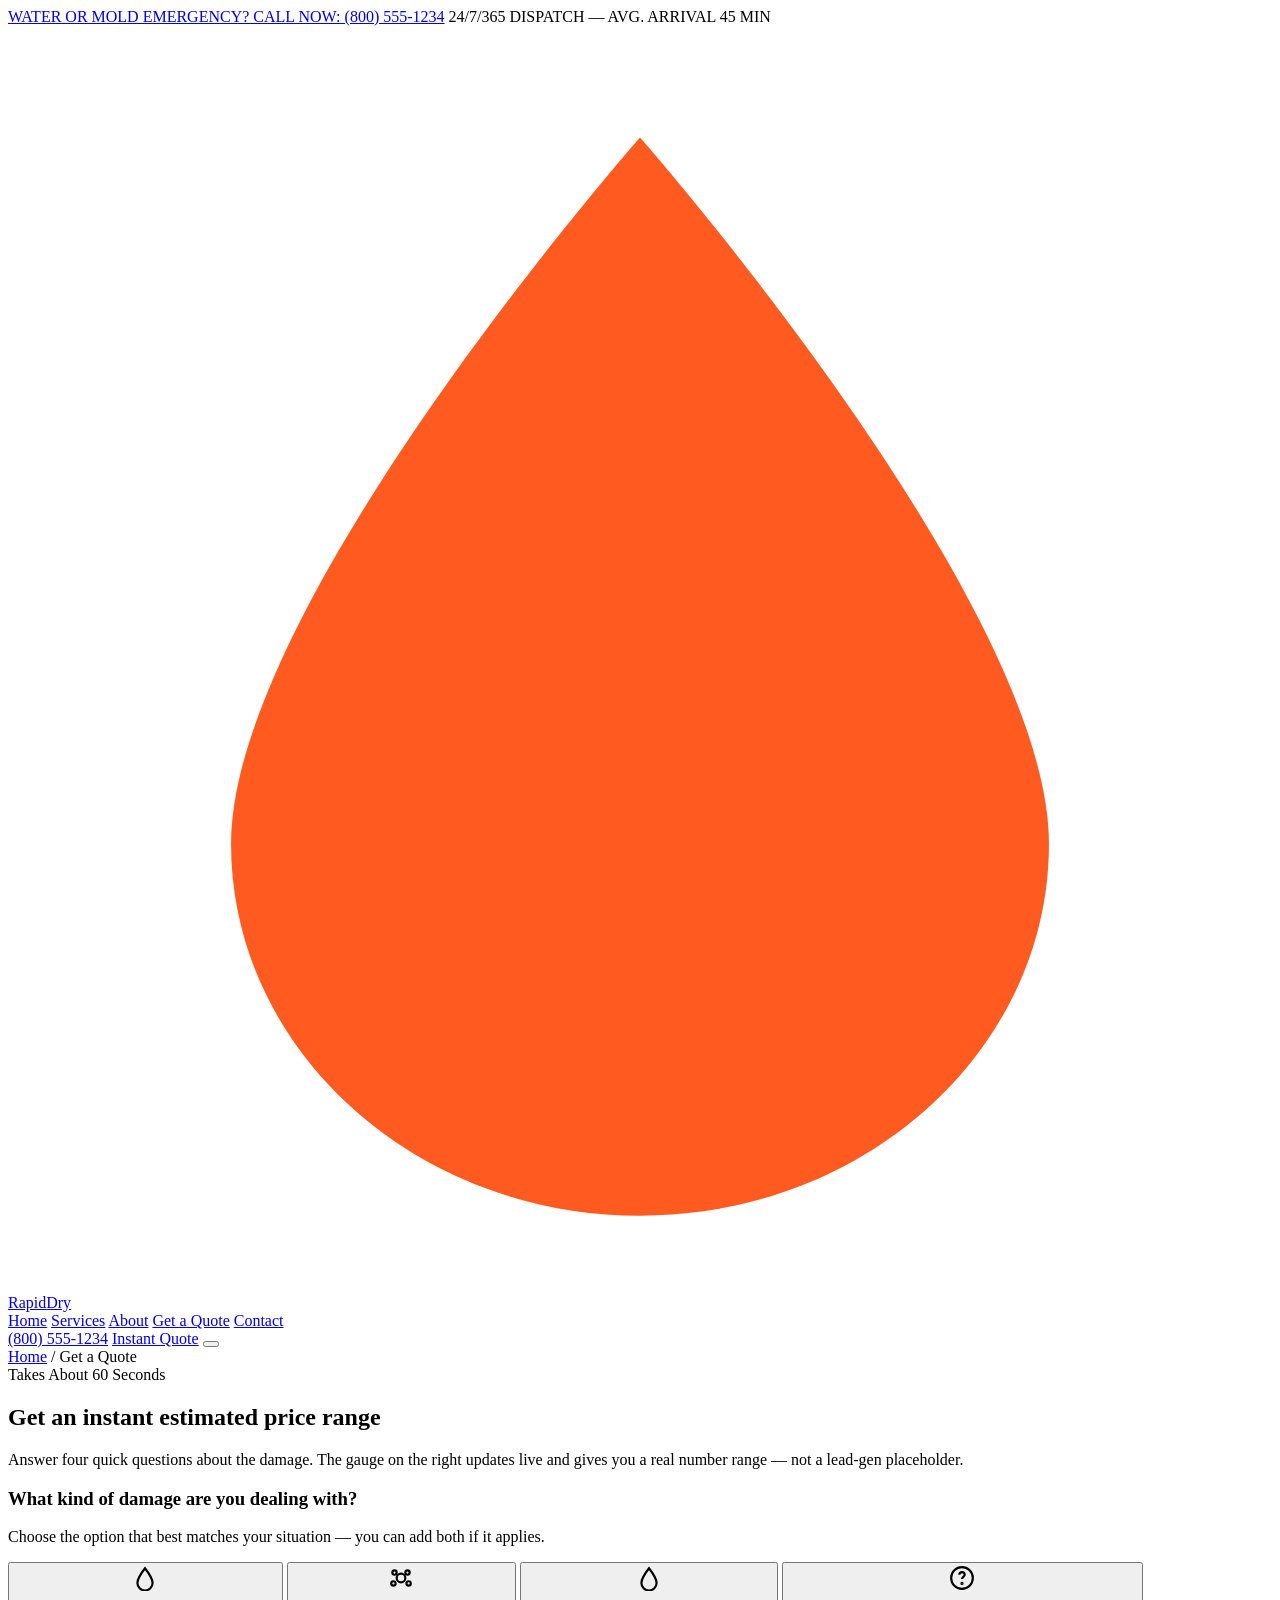
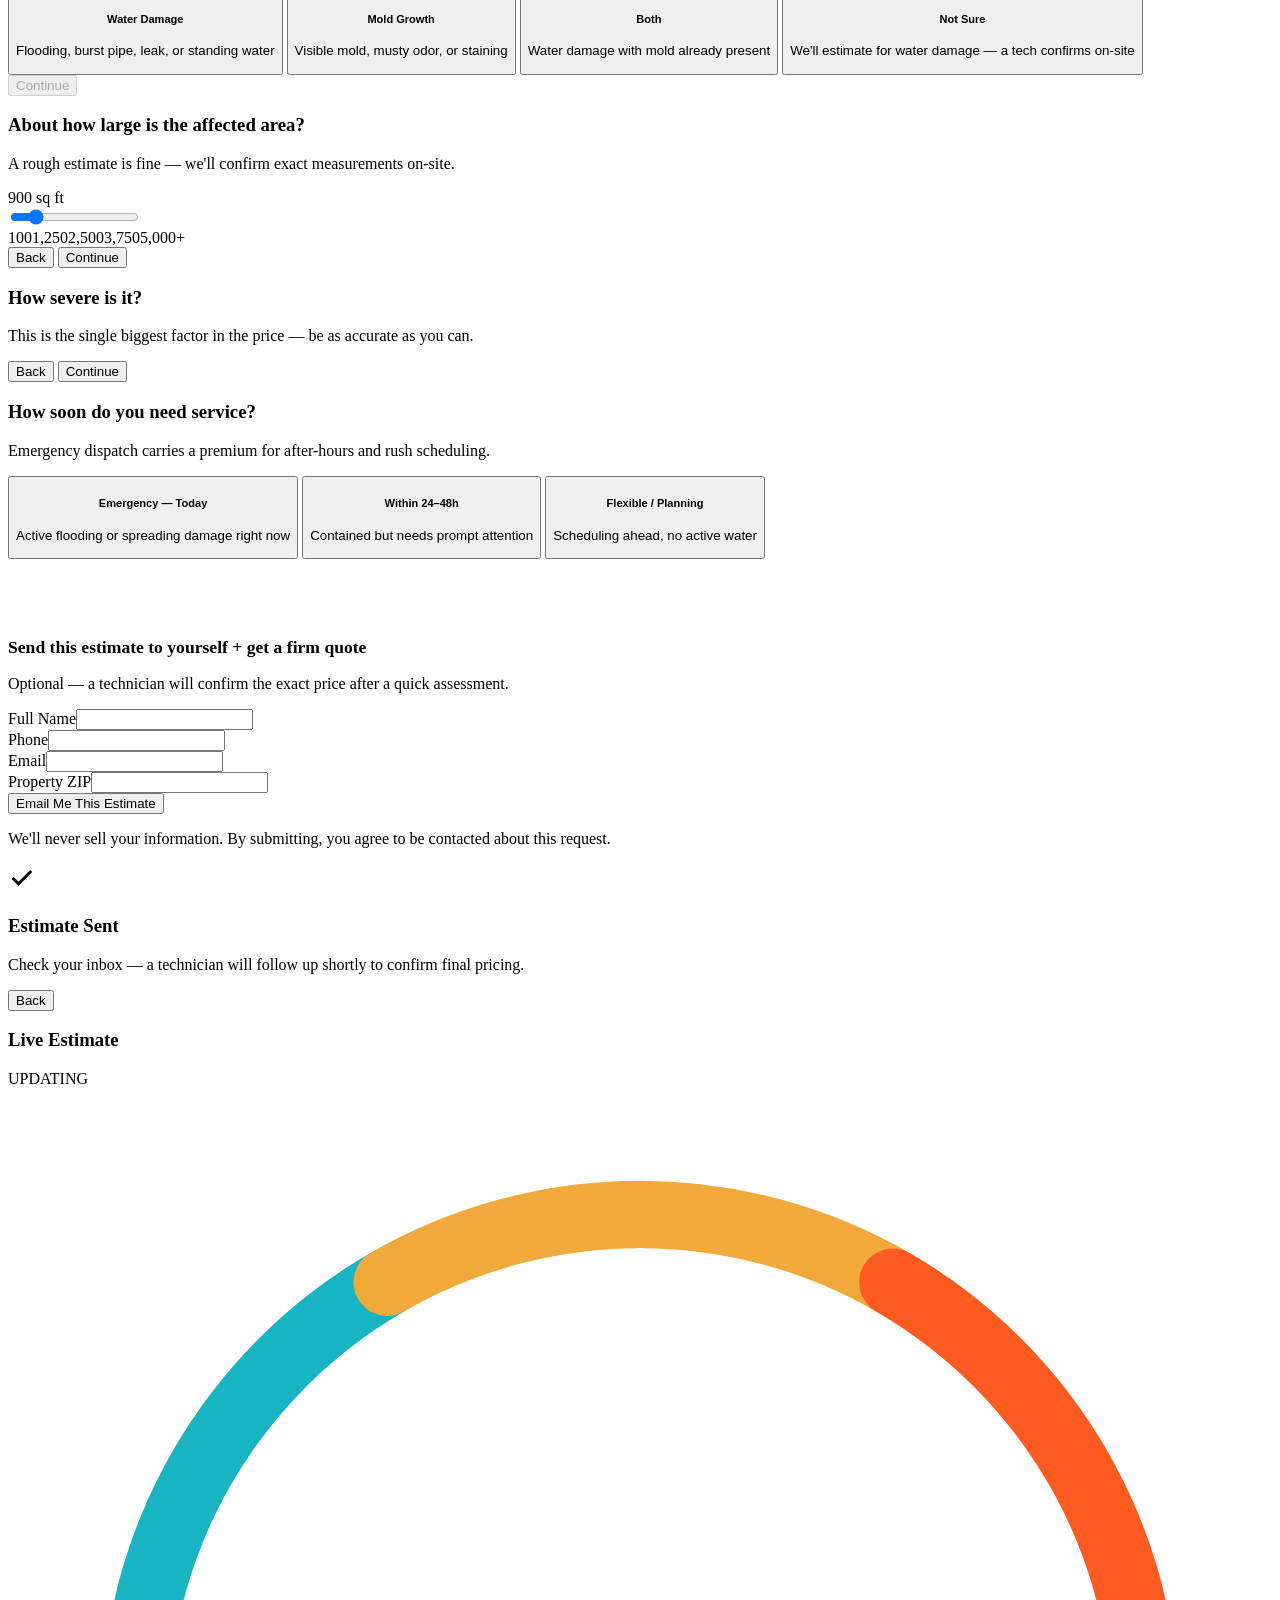
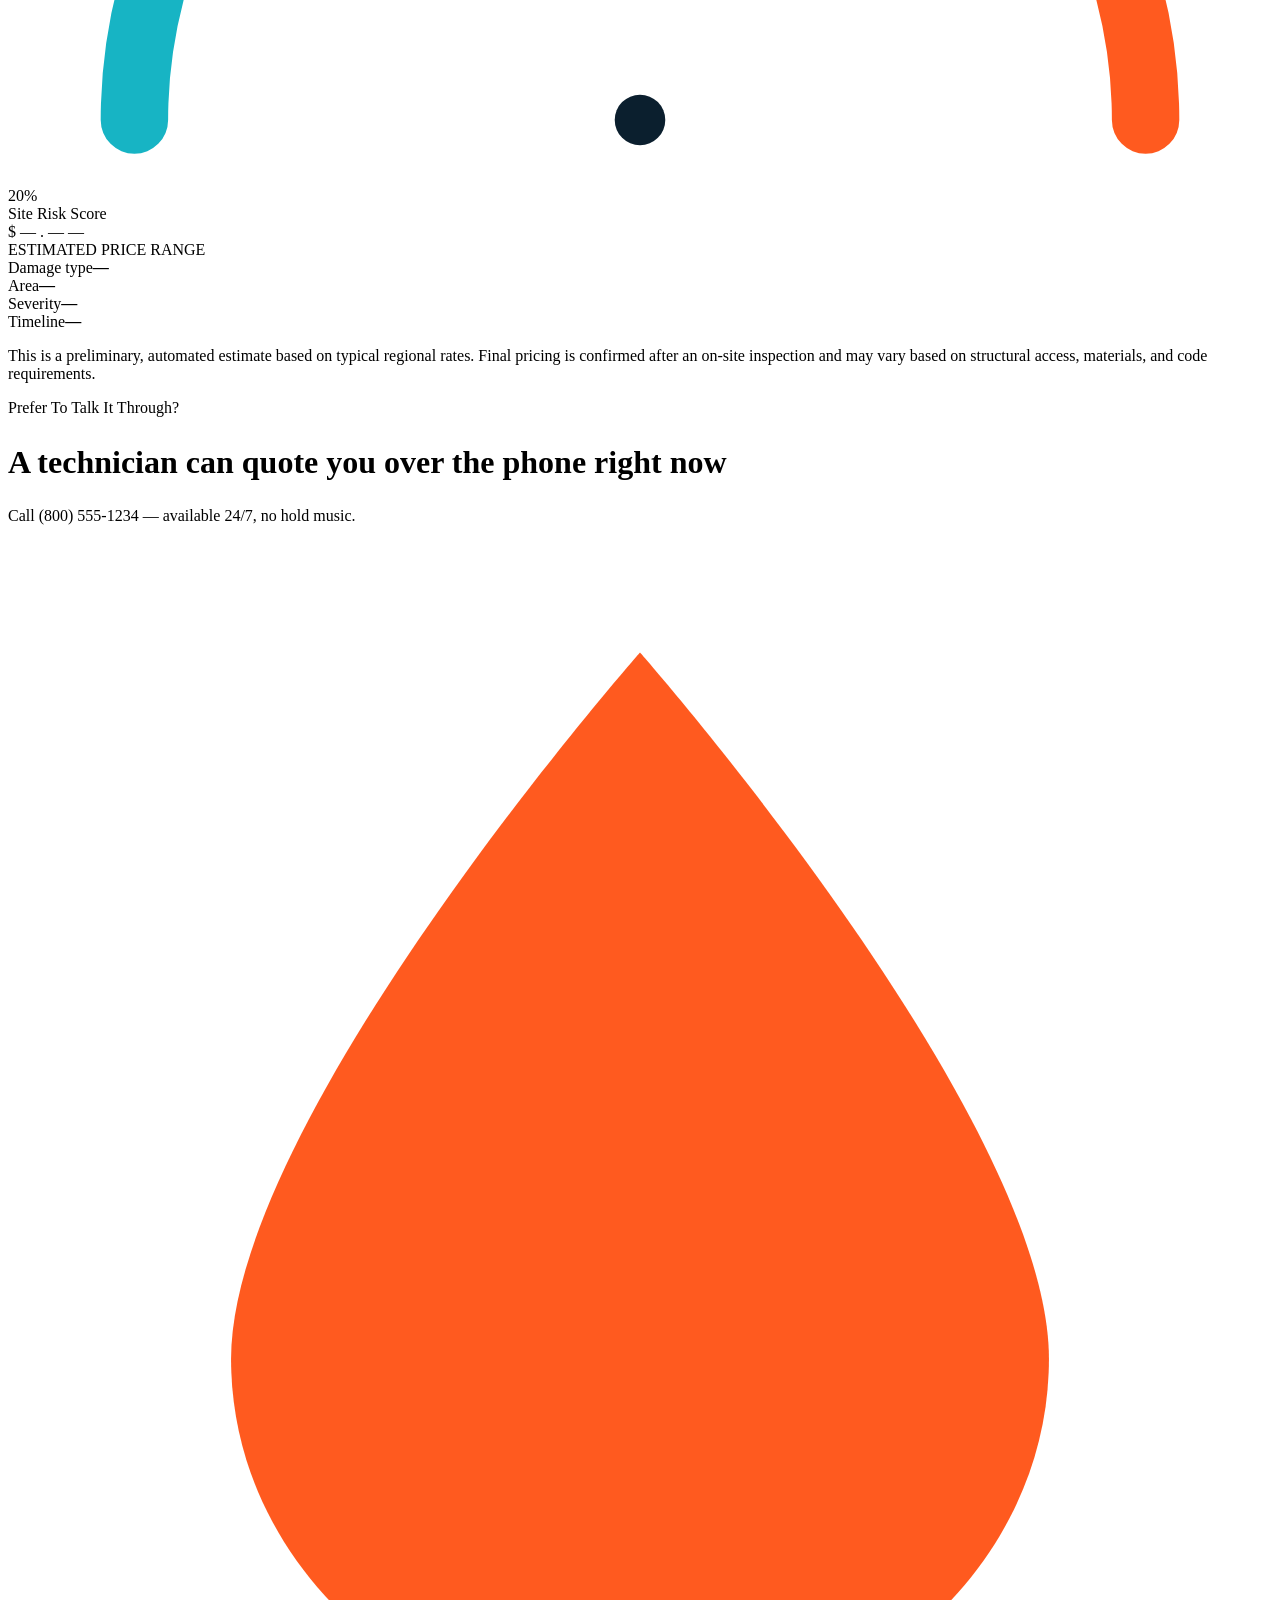
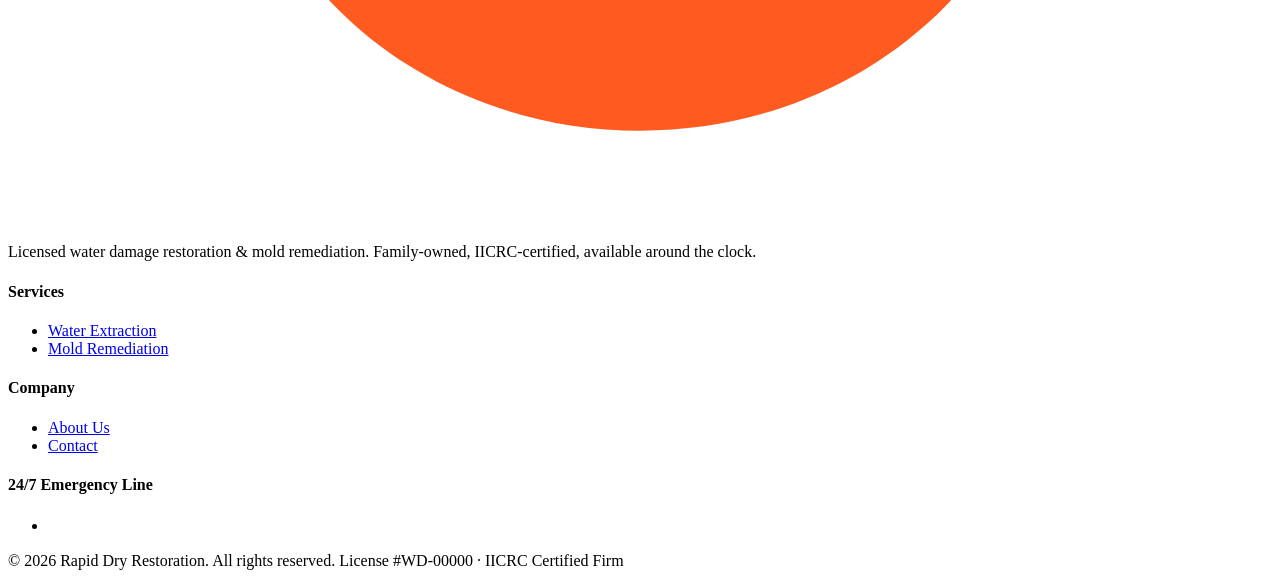
==== quote.html @ 74fcbaae "Add files via upload" ====
<!DOCTYPE html>
<html lang="en">
<head>
<meta charset="UTF-8">
<meta name="viewport" content="width=device-width, initial-scale=1.0">
<title>Instant Quote Calculator | Rapid Dry Restoration</title>
<meta name="description" content="Get an instant estimated price range for water damage restoration or mold remediation based on your square footage, damage type, and severity.">
<link rel="stylesheet" href="css/style.css">
</head>
<body>

<div class="topbar">
  <div class="container">
    <a href="tel:+18005551234" class="topbar-phone"><span class="pulse-dot"></span> WATER OR MOLD EMERGENCY? CALL NOW: (800) 555-1234</a>
    <span>24/7/365 DISPATCH &mdash; AVG. ARRIVAL 45 MIN</span>
  </div>
</div>

<header class="site-header">
  <div class="container">
    <a href="index.html" class="brand">
      <svg class="brand-mark" viewBox="0 0 34 34" fill="none" xmlns="http://www.w3.org/2000/svg">
        <path d="M17 3C17 3 6 15.5 6 22C6 27.5 10.9 32 17 32C23.1 32 28 27.5 28 22C28 15.5 17 3 17 3Z" fill="#FF5A1F"/>
      </svg>
      Rapid<span>Dry</span>
    </a>
    <nav class="nav-links" id="navLinks">
      <a href="index.html">Home</a>
      <a href="services.html">Services</a>
      <a href="about.html">About</a>
      <a href="quote.html">Get a Quote</a>
      <a href="contact.html">Contact</a>
    </nav>
    <div class="nav-cta">
      <a href="tel:+18005551234" class="btn btn-outline">(800) 555-1234</a>
      <a href="quote.html" class="btn btn-primary">Instant Quote</a>
      <button class="nav-toggle" id="navToggle" aria-label="Toggle menu" aria-expanded="false"><span></span></button>
    </div>
  </div>
</header>

<section class="page-hero">
  <div class="container">
    <div class="breadcrumb"><a href="index.html">Home</a> / Get a Quote</div>
    <span class="eyebrow on-dark">Takes About 60 Seconds</span>
    <h1>Get an instant estimated price range</h1>
    <p>Answer four quick questions about the damage. The gauge on the right updates live and gives you a real number range &mdash; not a lead-gen placeholder.</p>
  </div>
</section>

<section class="section">
  <div class="container">
    <div class="quote-layout" id="quoteCalculator">

      <!-- ===== LEFT: WIZARD ===== -->
      <div>
        <div class="qc-steps">
          <div class="dot" data-dot="1"></div>
          <div class="dot" data-dot="2"></div>
          <div class="dot" data-dot="3"></div>
          <div class="dot" data-dot="4"></div>
        </div>

        <!-- STEP 1: Damage type -->
        <div class="qc-panel" data-step="1">
          <h3>What kind of damage are you dealing with?</h3>
          <p class="hint">Choose the option that best matches your situation &mdash; you can add both if it applies.</p>
          <div class="option-grid">
            <button type="button" class="option-card" data-damage-type="water">
              <div class="icon"><svg width="26" height="26" viewBox="0 0 24 24" fill="none" stroke="currentColor" stroke-width="2"><path d="M12 22s8-4.5 8-11V5l-8-3-8 3v6c0 6.5 8 11 8 11z" opacity="0"/><path d="M12 3C12 3 5 12 5 16.5A7 7 0 0 0 19 16.5C19 12 12 3 12 3Z"/></svg></div>
              <h5>Water Damage</h5>
              <p>Flooding, burst pipe, leak, or standing water</p>
            </button>
            <button type="button" class="option-card" data-damage-type="mold">
              <div class="icon"><svg width="26" height="26" viewBox="0 0 24 24" fill="none" stroke="currentColor" stroke-width="2"><circle cx="12" cy="12" r="4"/><circle cx="6" cy="7" r="2"/><circle cx="18" cy="7" r="2"/><circle cx="5" cy="17" r="2"/><circle cx="19" cy="17" r="2"/></svg></div>
              <h5>Mold Growth</h5>
              <p>Visible mold, musty odor, or staining</p>
            </button>
            <button type="button" class="option-card" data-damage-type="both">
              <div class="icon"><svg width="26" height="26" viewBox="0 0 24 24" fill="none" stroke="currentColor" stroke-width="2"><path d="M12 3C12 3 5 12 5 16.5A7 7 0 0 0 19 16.5C19 12 12 3 12 3Z"/></svg></div>
              <h5>Both</h5>
              <p>Water damage with mold already present</p>
            </button>
            <button type="button" class="option-card" data-damage-type="water" data-note="unsure">
              <div class="icon"><svg width="26" height="26" viewBox="0 0 24 24" fill="none" stroke="currentColor" stroke-width="2"><circle cx="12" cy="12" r="10"/><path d="M9.5 9a2.5 2.5 0 0 1 5 0c0 1.5-2.5 2-2.5 4"/><circle cx="12" cy="17" r="0.5" fill="currentColor"/></svg></div>
              <h5>Not Sure</h5>
              <p>We'll estimate for water damage &mdash; a tech confirms on-site</p>
            </button>
          </div>
          <div class="qc-nav">
            <span></span>
            <button type="button" class="btn btn-primary" data-qc-next="1" disabled>Continue</button>
          </div>
        </div>

        <!-- STEP 2: Square footage -->
        <div class="qc-panel" data-step="2">
          <h3>About how large is the affected area?</h3>
          <p class="hint">A rough estimate is fine &mdash; we'll confirm exact measurements on-site.</p>
          <div class="slider-block">
            <div class="slider-value"><span id="sqftValue">900</span> <span>sq ft</span></div>
            <input type="range" id="sqftSlider" min="100" max="5000" step="50" value="900">
            <div class="slider-scale"><span>100</span><span>1,250</span><span>2,500</span><span>3,750</span><span>5,000+</span></div>
          </div>
          <div class="qc-nav">
            <button type="button" class="btn btn-outline" data-qc-back>Back</button>
            <button type="button" class="btn btn-primary" data-qc-next="2">Continue</button>
          </div>
        </div>

        <!-- STEP 3: Severity -->
        <div class="qc-panel" data-step="3">
          <h3>How severe is it?</h3>
          <p class="hint">This is the single biggest factor in the price &mdash; be as accurate as you can.</p>

          <div id="waterCatBlock" style="display:none;">
            <p style="font-weight:700; font-size:0.85rem; text-transform:uppercase; letter-spacing:0.04em; margin-bottom:12px;">Water Category</p>
            <div class="option-grid">
              <button type="button" class="option-card" data-water-cat="clean">
                <h5>Category 1 &mdash; Clean</h5>
                <p>Supply line, rainwater, appliance overflow</p>
              </button>
              <button type="button" class="option-card" data-water-cat="grey">
                <h5>Category 2 &mdash; Grey</h5>
                <p>Washing machine, dishwasher, sump pump backup</p>
              </button>
              <button type="button" class="option-card" data-water-cat="black" style="grid-column: span 2;">
                <h5>Category 3 &mdash; Black</h5>
                <p>Sewage backup, flood water, standing >48 hours</p>
              </button>
            </div>
          </div>

          <div id="moldSevBlock" style="display:none; margin-top:20px;">
            <p style="font-weight:700; font-size:0.85rem; text-transform:uppercase; letter-spacing:0.04em; margin-bottom:12px;">Mold Severity</p>
            <div class="option-grid">
              <button type="button" class="option-card" data-mold-sev="minor">
                <h5>Minor</h5>
                <p>Under ~10 sq ft, surface-level</p>
              </button>
              <button type="button" class="option-card" data-mold-sev="moderate">
                <h5>Moderate</h5>
                <p>~10&ndash;100 sq ft, or behind a wall</p>
              </button>
              <button type="button" class="option-card" data-mold-sev="severe" style="grid-column: span 2;">
                <h5>Severe</h5>
                <p>100+ sq ft, multiple rooms, or HVAC-spread</p>
              </button>
            </div>
          </div>

          <div class="qc-nav">
            <button type="button" class="btn btn-outline" data-qc-back>Back</button>
            <button type="button" class="btn btn-primary" data-qc-next="3">Continue</button>
          </div>
        </div>

        <!-- STEP 4: Urgency + Lead form -->
        <div class="qc-panel" data-step="4">
          <h3>How soon do you need service?</h3>
          <p class="hint">Emergency dispatch carries a premium for after-hours and rush scheduling.</p>
          <div class="option-grid">
            <button type="button" class="option-card" data-urgency="emergency" style="grid-column: span 2;">
              <h5>Emergency &mdash; Today</h5>
              <p>Active flooding or spreading damage right now</p>
            </button>
            <button type="button" class="option-card" data-urgency="soon">
              <h5>Within 24&ndash;48h</h5>
              <p>Contained but needs prompt attention</p>
            </button>
            <button type="button" class="option-card" data-urgency="flexible">
              <h5>Flexible / Planning</h5>
              <p>Scheduling ahead, no active water</p>
            </button>
          </div>

          <div id="qcFormWrap" style="margin-top:32px; border-top:1px solid var(--line); padding-top:28px;">
            <h3 style="font-size:1.1rem;">Send this estimate to yourself + get a firm quote</h3>
            <p class="hint">Optional &mdash; a technician will confirm the exact price after a quick assessment.</p>
            <form id="qcLeadForm" data-form action="https://formspree.io/f/YOUR_FORM_ID" method="POST">
              <input type="hidden" name="_subject" value="New instant-quote request">
              <input type="hidden" id="qcHiddenSummary" name="Estimate Summary" value="">
              <div class="field-row">
                <div class="field"><label for="qcName">Full Name</label><input type="text" id="qcName" name="Name" required></div>
                <div class="field"><label for="qcPhone">Phone</label><input type="tel" id="qcPhone" name="Phone" required></div>
              </div>
              <div class="field-row">
                <div class="field"><label for="qcEmail">Email</label><input type="email" id="qcEmail" name="Email" required></div>
                <div class="field"><label for="qcZip">Property ZIP</label><input type="text" id="qcZip" name="ZIP" required></div>
              </div>
              <button type="submit" class="btn btn-primary btn-block">Email Me This Estimate</button>
              <p class="form-note">We'll never sell your information. By submitting, you agree to be contacted about this request.</p>
            </form>
            <div class="form-success" id="qcSuccess">
              <div class="icon"><svg width="28" height="28" viewBox="0 0 24 24" fill="none" stroke="currentColor" stroke-width="2.5"><path d="M20 6L9 17l-5-5"/></svg></div>
              <h3>Estimate Sent</h3>
              <p>Check your inbox &mdash; a technician will follow up shortly to confirm final pricing.</p>
            </div>
          </div>

          <div class="qc-nav">
            <button type="button" class="btn btn-outline" data-qc-back>Back</button>
            <span></span>
          </div>
        </div>
      </div>

      <!-- ===== RIGHT: LIVE RESULT ===== -->
      <div class="qc-result">
        <div class="gauge-card-head">
          <h3>Live Estimate</h3>
          <span class="live">UPDATING</span>
        </div>
        <div class="gauge-wrap">
          <svg viewBox="0 0 300 165" width="100%">
            <path d="M30,150 A120,120 0 0,1 90,46.1" fill="none" stroke="#17B4C4" stroke-width="16" stroke-linecap="round"/>
            <path d="M90,46.1 A120,120 0 0,1 210,46.1" fill="none" stroke="#F2A93B" stroke-width="16" stroke-linecap="round"/>
            <path d="M210,46.1 A120,120 0 0,1 270,150" fill="none" stroke="#FF5A1F" stroke-width="16" stroke-linecap="round"/>
            <g id="qcGaugeNeedle" style="transform-origin:150px 150px; transition: transform 0.8s cubic-bezier(0.34,1.3,0.4,1);">
              <line x1="150" y1="150" x2="150" y2="40" stroke="#fff" stroke-width="4" stroke-linecap="round"/>
            </g>
            <circle cx="150" cy="150" r="12" fill="#fff"/>
            <circle cx="150" cy="150" r="6" fill="#0B1F2E"/>
          </svg>
          <div class="gauge-readout">
            <div class="num"><span id="qcGaugeReadout">20</span>%</div>
            <div class="lbl">Site Risk Score</div>
          </div>
        </div>
        <div class="qc-result-price">
          <div class="range" id="priceRange">$ &mdash; . &mdash; &mdash;</div>
          <div class="caption">ESTIMATED PRICE RANGE</div>
        </div>
        <div class="qc-summary">
          <div class="qc-summary-row"><span>Damage type</span><b id="summaryType">&mdash;</b></div>
          <div class="qc-summary-row"><span>Area</span><b id="summarySize">&mdash;</b></div>
          <div class="qc-summary-row"><span>Severity</span><b id="summarySeverity">&mdash;</b></div>
          <div class="qc-summary-row"><span>Timeline</span><b id="summaryUrgency">&mdash;</b></div>
        </div>
        <p class="qc-disclaimer">This is a preliminary, automated estimate based on typical regional rates. Final pricing is confirmed after an on-site inspection and may vary based on structural access, materials, and code requirements.</p>
      </div>

    </div>
  </div>
</section>

<section class="section--tight section--band">
  <div class="container">
    <div class="section-head reveal" style="margin-bottom:0;">
      <span class="eyebrow">Prefer To Talk It Through?</span>
      <h2 style="font-size:clamp(1.6rem,2.6vw,2rem);">A technician can quote you over the phone right now</h2>
      <p>Call (800) 555-1234 &mdash; available 24/7, no hold music.</p>
    </div>
  </div>
</section>

<footer class="site-footer">
  <div class="container">
    <div class="footer-grid">
      <div class="footer-brand">
        <a href="index.html" class="brand" style="color:#fff;">
          <svg class="brand-mark" viewBox="0 0 34 34" fill="none" xmlns="http://www.w3.org/2000/svg">
            <path d="M17 3C17 3 6 15.5 6 22C6 27.5 10.9 32 17 32C23.1 32 28 27.5 28 22C28 15.5 17 3 17 3Z" fill="#FF5A1F"/>
          </svg>
          Rapid<span>Dry</span>
        </a>
        <p>Licensed water damage restoration &amp; mold remediation. Family-owned, IICRC-certified, available around the clock.</p>
      </div>
      <div>
        <h4>Services</h4>
        <ul>
          <li><a href="services.html#extraction">Water Extraction</a></li>
          <li><a href="services.html#mold">Mold Remediation</a></li>
        </ul>
      </div>
      <div>
        <h4>Company</h4>
        <ul>
          <li><a href="about.html">About Us</a></li>
          <li><a href="contact.html">Contact</a></li>
        </ul>
      </div>
      <div>
        <h4>24/7 Emergency Line</h4>
        <ul>
          <li><a href="tel:+18005551234" style="font-family:var(--font-mono); font-size:1.1rem; color:#fff;">(800) 555-1234</a></li>
        </ul>
      </div>
    </div>
    <div class="footer-bottom">
      <span>&copy; <span data-year>2026</span> Rapid Dry Restoration. All rights reserved.</span>
      <span>License #WD-00000 &middot; IICRC Certified Firm</span>
    </div>
  </div>
</footer>

<script src="js/main.js"></script>
<script src="js/quote-calculator.js"></script>
</body>
</html>
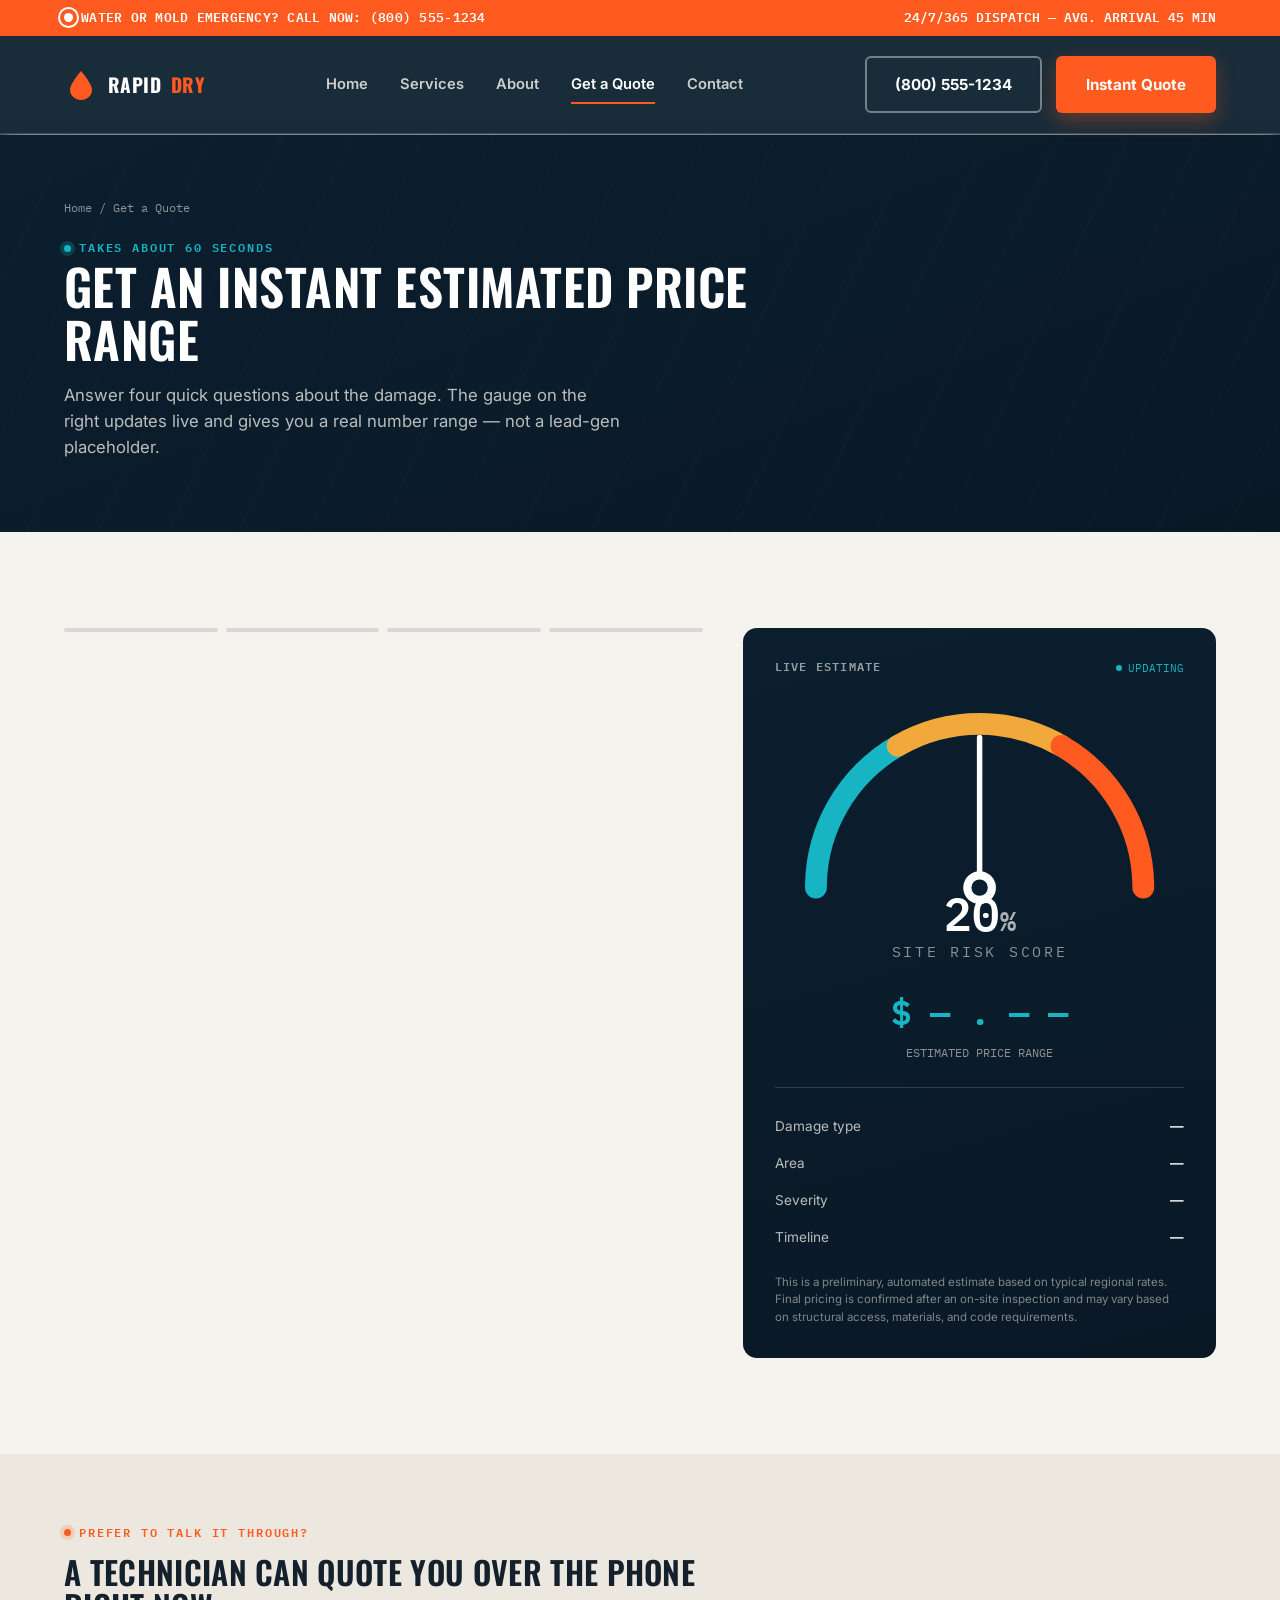
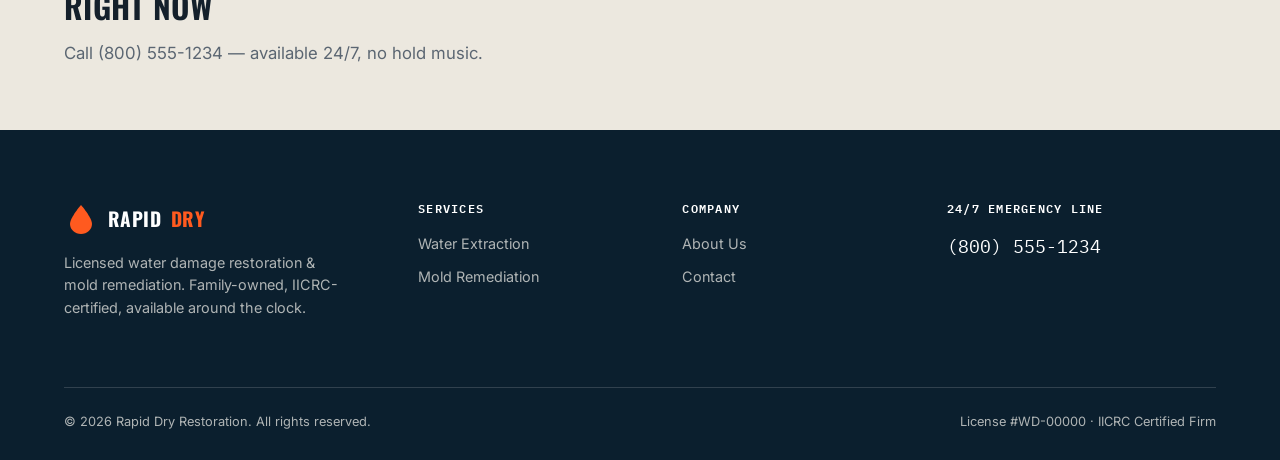
==== commit 48f3eda2: "Add files via upload" ====
--- a/quote.html
+++ b/quote.html
@@ -212,7 +212,7 @@
           <span class="live">UPDATING</span>
         </div>
         <div class="gauge-wrap">
-          <svg viewBox="0 0 300 165" width="100%">
+          <svg viewBox="0 0 300 210" width="100%">
             <path d="M30,150 A120,120 0 0,1 90,46.1" fill="none" stroke="#17B4C4" stroke-width="16" stroke-linecap="round"/>
             <path d="M90,46.1 A120,120 0 0,1 210,46.1" fill="none" stroke="#F2A93B" stroke-width="16" stroke-linecap="round"/>
             <path d="M210,46.1 A120,120 0 0,1 270,150" fill="none" stroke="#FF5A1F" stroke-width="16" stroke-linecap="round"/>
@@ -221,11 +221,9 @@
             </g>
             <circle cx="150" cy="150" r="12" fill="#fff"/>
             <circle cx="150" cy="150" r="6" fill="#0B1F2E"/>
+            <text x="150" y="182" text-anchor="middle" class="gauge-num-text"><tspan id="qcGaugeReadout">20</tspan><tspan class="gauge-percent-text">%</tspan></text>
+            <text x="150" y="201" text-anchor="middle" class="gauge-lbl-text">SITE RISK SCORE</text>
           </svg>
-          <div class="gauge-readout">
-            <div class="num"><span id="qcGaugeReadout">20</span>%</div>
-            <div class="lbl">Site Risk Score</div>
-          </div>
         </div>
         <div class="qc-result-price">
           <div class="range" id="priceRange">$ &mdash; . &mdash; &mdash;</div>
--- a/css/style.css
+++ b/css/style.css
@@ -0,0 +1,1022 @@
+/* ==========================================================================
+   RAPID DRY RESTORATION — Stylesheet
+   Water Damage & Mold Remediation template
+   ========================================================================== */
+
+@import url('https://fonts.googleapis.com/css2?family=Oswald:wght@500;600;700&family=Inter:wght@400;500;600;700&family=IBM+Plex+Mono:wght@500;600&display=swap');
+
+:root {
+  /* Color tokens */
+  --ink: #0B1F2E;          /* deep flood-water navy */
+  --ink-2: #123047;        /* secondary navy, gradients/cards */
+  --ink-3: #1B4059;        /* tertiary, hover states on dark */
+  --paper: #F5F3EE;        /* dry-wall off-white, light section bg */
+  --paper-2: #ECE8DF;      /* slightly deeper paper for cards */
+  --concrete: #5B6672;     /* neutral slate for secondary text */
+  --hazard: #FF5A1F;       /* safety-orange, urgency accent */
+  --hazard-dark: #E14A0F;
+  --aqua: #17B4C4;         /* restored/dry teal accent */
+  --aqua-dark: #0F8E9C;
+  --amber: #F2A93B;        /* gauge mid-zone */
+  --text: #14202B;
+  --line: rgba(11,31,46,0.12);
+  --line-light: rgba(245,243,238,0.16);
+
+  --font-display: 'Oswald', 'Arial Narrow', sans-serif;
+  --font-body: 'Inter', -apple-system, BlinkMacSystemFont, sans-serif;
+  --font-mono: 'IBM Plex Mono', 'Courier New', monospace;
+
+  --radius: 6px;
+  --radius-lg: 14px;
+  --shadow-card: 0 2px 4px rgba(11,31,46,0.06), 0 10px 24px rgba(11,31,46,0.08);
+  --shadow-lift: 0 18px 40px rgba(11,31,46,0.18);
+  --ease: cubic-bezier(0.22, 1, 0.36, 1);
+}
+
+/* ---------- Reset ---------- */
+*, *::before, *::after { box-sizing: border-box; }
+html { scroll-behavior: smooth; }
+@media (prefers-reduced-motion: reduce) {
+  html { scroll-behavior: auto; }
+  *, *::before, *::after {
+    animation-duration: 0.001ms !important;
+    animation-iteration-count: 1 !important;
+    transition-duration: 0.001ms !important;
+    scroll-behavior: auto !important;
+  }
+}
+body {
+  margin: 0;
+  font-family: var(--font-body);
+  color: var(--text);
+  background: var(--paper);
+  -webkit-font-smoothing: antialiased;
+  line-height: 1.55;
+}
+img { max-width: 100%; display: block; }
+a { color: inherit; text-decoration: none; }
+ul { margin: 0; padding: 0; list-style: none; }
+h1, h2, h3, h4 { margin: 0; font-family: var(--font-display); font-weight: 600; letter-spacing: 0.01em; line-height: 1.08; }
+p { margin: 0; }
+button { font-family: inherit; cursor: pointer; }
+input, select, textarea { font-family: inherit; font-size: 1rem; }
+
+:focus-visible {
+  outline: 3px solid var(--hazard);
+  outline-offset: 2px;
+}
+
+.container {
+  max-width: 1200px;
+  margin: 0 auto;
+  padding: 0 24px;
+}
+
+.eyebrow {
+  font-family: var(--font-mono);
+  font-size: 0.72rem;
+  letter-spacing: 0.16em;
+  text-transform: uppercase;
+  font-weight: 600;
+  display: inline-flex;
+  align-items: center;
+  gap: 8px;
+  color: var(--hazard);
+}
+.eyebrow::before {
+  content: '';
+  width: 7px;
+  height: 7px;
+  border-radius: 50%;
+  background: var(--hazard);
+  box-shadow: 0 0 0 4px rgba(255,90,31,0.18);
+}
+.eyebrow.on-dark { color: var(--aqua); }
+.eyebrow.on-dark::before { background: var(--aqua); box-shadow: 0 0 0 4px rgba(23,180,196,0.22); }
+
+.section {
+  padding: 96px 0;
+}
+.section--tight { padding: 64px 0; }
+.section--dark {
+  background: var(--ink);
+  color: var(--paper);
+  position: relative;
+}
+.section--band {
+  background: var(--paper-2);
+}
+
+.section-head {
+  max-width: 640px;
+  margin-bottom: 48px;
+}
+.section-head h2 {
+  font-size: clamp(2rem, 3.4vw, 2.75rem);
+  text-transform: uppercase;
+  margin-top: 12px;
+}
+.section-head p {
+  margin-top: 16px;
+  color: var(--concrete);
+  font-size: 1.05rem;
+}
+.section--dark .section-head p { color: rgba(245,243,238,0.72); }
+
+/* ---------- Buttons ---------- */
+.btn {
+  display: inline-flex;
+  align-items: center;
+  justify-content: center;
+  gap: 10px;
+  padding: 15px 28px;
+  border-radius: var(--radius);
+  font-weight: 700;
+  font-size: 0.95rem;
+  border: 2px solid transparent;
+  transition: transform 0.25s var(--ease), box-shadow 0.25s var(--ease), background 0.25s var(--ease), border-color .25s var(--ease), color .25s var(--ease);
+  white-space: nowrap;
+}
+.btn-primary {
+  background: var(--hazard);
+  color: #fff;
+  box-shadow: 0 8px 20px rgba(255,90,31,0.32);
+}
+.btn-primary:hover { background: var(--hazard-dark); transform: translateY(-2px); box-shadow: 0 12px 26px rgba(255,90,31,0.4); }
+.btn-outline {
+  background: transparent;
+  border-color: currentColor;
+  color: inherit;
+}
+.btn-outline:hover { background: rgba(255,255,255,0.08); transform: translateY(-2px); }
+.section:not(.section--dark) .btn-outline { border-color: var(--ink); }
+.section:not(.section--dark) .btn-outline:hover { background: var(--ink); color: #fff; }
+.btn-aqua {
+  background: var(--aqua);
+  color: #04262a;
+  box-shadow: 0 8px 20px rgba(23,180,196,0.3);
+}
+.btn-aqua:hover { background: var(--aqua-dark); color: #fff; transform: translateY(-2px); }
+.btn-block { width: 100%; }
+.btn[disabled] { opacity: 0.45; cursor: not-allowed; transform: none !important; }
+
+/* The outline button in the (dark) site header needs explicit white text —
+   otherwise it inherits the default dark body text color and disappears. */
+.site-header .btn-outline {
+  color: #fff;
+  border-color: rgba(255,255,255,0.4);
+}
+.site-header .btn-outline:hover {
+  background: rgba(255,255,255,0.1);
+  color: #fff;
+}
+
+/* ---------- Emergency top bar ---------- */
+.topbar {
+  background: var(--hazard);
+  color: #fff;
+  font-family: var(--font-mono);
+  font-size: 0.8rem;
+  font-weight: 600;
+}
+.topbar .container {
+  display: flex;
+  align-items: center;
+  justify-content: space-between;
+  gap: 16px;
+  padding-top: 8px;
+  padding-bottom: 8px;
+  flex-wrap: wrap;
+}
+.topbar-phone { display: inline-flex; align-items: center; gap: 8px; letter-spacing: 0.02em; }
+.pulse-dot {
+  width: 9px; height: 9px; border-radius: 50%;
+  background: #fff;
+  position: relative;
+  flex-shrink: 0;
+}
+.pulse-dot::after {
+  content: '';
+  position: absolute; inset: -6px;
+  border-radius: 50%;
+  border: 2px solid #fff;
+  animation: pulse-ring 1.8s var(--ease) infinite;
+}
+@keyframes pulse-ring {
+  0% { transform: scale(0.5); opacity: 0.9; }
+  100% { transform: scale(1.9); opacity: 0; }
+}
+
+/* ---------- Header / Nav ---------- */
+.site-header {
+  position: sticky;
+  top: 0;
+  z-index: 100;
+  background: rgba(11,31,46,0.94);
+  backdrop-filter: blur(10px);
+  border-bottom: 1px solid var(--line-light);
+  transition: padding 0.3s var(--ease);
+}
+.site-header .container {
+  display: flex;
+  align-items: center;
+  justify-content: space-between;
+  padding-top: 20px;
+  padding-bottom: 20px;
+  transition: padding 0.3s var(--ease);
+}
+.site-header.is-scrolled .container { padding-top: 12px; padding-bottom: 12px; }
+
+.brand {
+  display: flex;
+  align-items: center;
+  gap: 10px;
+  color: #fff;
+  font-family: var(--font-display);
+  font-weight: 700;
+  font-size: 1.2rem;
+  text-transform: uppercase;
+  letter-spacing: 0.02em;
+}
+.brand-mark {
+  width: 34px; height: 34px;
+  flex-shrink: 0;
+}
+.brand span { color: var(--hazard); }
+
+.nav-links {
+  display: flex;
+  align-items: center;
+  gap: 32px;
+}
+.nav-links a {
+  color: rgba(245,243,238,0.82);
+  font-size: 0.92rem;
+  font-weight: 600;
+  position: relative;
+  padding: 4px 0;
+  transition: color .2s ease;
+}
+.nav-links a::after {
+  content: '';
+  position: absolute;
+  left: 0; bottom: -4px;
+  width: 0; height: 2px;
+  background: var(--hazard);
+  transition: width .25s var(--ease);
+}
+.nav-links a:hover, .nav-links a.is-active { color: #fff; }
+.nav-links a:hover::after, .nav-links a.is-active::after { width: 100%; }
+
+.nav-cta { display: flex; align-items: center; gap: 14px; }
+.nav-toggle {
+  display: none;
+  background: none;
+  border: none;
+  width: 40px; height: 40px;
+  position: relative;
+}
+.nav-toggle span, .nav-toggle span::before, .nav-toggle span::after {
+  content: '';
+  position: absolute;
+  left: 8px; right: 8px;
+  height: 2px;
+  background: #fff;
+  transition: transform .25s var(--ease), opacity .25s var(--ease);
+}
+.nav-toggle span { top: 19px; }
+.nav-toggle span::before { top: -7px; }
+.nav-toggle span::after { top: 7px; }
+.nav-toggle.is-open span { background: transparent; }
+.nav-toggle.is-open span::before { transform: translateY(7px) rotate(45deg); }
+.nav-toggle.is-open span::after { transform: translateY(-7px) rotate(-45deg); }
+
+@media (max-width: 880px) {
+  .nav-links {
+    position: fixed;
+    inset: 72px 0 0 0;
+    background: var(--ink);
+    flex-direction: column;
+    justify-content: flex-start;
+    padding: 32px 24px;
+    gap: 22px;
+    transform: translateX(100%);
+    transition: transform .35s var(--ease);
+  }
+  .nav-links.is-open { transform: translateX(0); }
+  .nav-toggle { display: block; }
+  .nav-cta .btn-outline { display: none; }
+}
+
+/* ---------- Hero ---------- */
+.hero {
+  background:
+    radial-gradient(circle at 82% 18%, rgba(23,180,196,0.16), transparent 45%),
+    radial-gradient(circle at 12% 92%, rgba(255,90,31,0.14), transparent 40%),
+    linear-gradient(160deg, var(--ink) 0%, #0A1826 100%);
+  color: #fff;
+  position: relative;
+  overflow: hidden;
+  padding: 88px 0 96px;
+}
+.hero::before {
+  content: '';
+  position: absolute; inset: 0;
+  background-image:
+    repeating-linear-gradient(115deg, rgba(255,255,255,0.025) 0px, rgba(255,255,255,0.025) 1px, transparent 1px, transparent 64px);
+  pointer-events: none;
+}
+.hero-grid {
+  display: grid;
+  grid-template-columns: 1.05fr 0.95fr;
+  gap: 56px;
+  align-items: center;
+  position: relative;
+}
+.hero-copy h1 {
+  font-size: clamp(2.4rem, 5vw, 3.6rem);
+  text-transform: uppercase;
+  margin: 16px 0 20px;
+}
+.hero-copy h1 em {
+  font-style: normal;
+  color: var(--hazard);
+}
+.hero-copy p.lede {
+  font-size: 1.1rem;
+  color: rgba(245,243,238,0.78);
+  max-width: 520px;
+  margin-bottom: 32px;
+}
+.hero-actions {
+  display: flex;
+  flex-wrap: wrap;
+  gap: 16px;
+  margin-bottom: 40px;
+}
+.hero-trust {
+  display: flex;
+  flex-wrap: wrap;
+  gap: 28px;
+  border-top: 1px solid var(--line-light);
+  padding-top: 24px;
+}
+.hero-trust-item { display: flex; align-items: center; gap: 10px; }
+.hero-trust-item svg { flex-shrink: 0; color: var(--aqua); }
+.hero-trust-item span { font-size: 0.85rem; color: rgba(245,243,238,0.75); font-weight: 500; }
+
+.hero-visual {
+  position: relative;
+  display: flex;
+  align-items: center;
+  justify-content: center;
+}
+.gauge-card {
+  background: linear-gradient(165deg, rgba(255,255,255,0.06), rgba(255,255,255,0.02));
+  border: 1px solid var(--line-light);
+  border-radius: var(--radius-lg);
+  padding: 32px 32px 26px;
+  width: 100%;
+  max-width: 420px;
+  backdrop-filter: blur(6px);
+}
+.gauge-card-head {
+  display: flex;
+  justify-content: space-between;
+  align-items: baseline;
+  margin-bottom: 6px;
+}
+.gauge-card-head h3 {
+  font-family: var(--font-mono);
+  font-size: 0.75rem;
+  letter-spacing: 0.1em;
+  text-transform: uppercase;
+  color: rgba(245,243,238,0.6);
+  font-weight: 600;
+}
+.gauge-card-head .live {
+  font-family: var(--font-mono);
+  font-size: 0.7rem;
+  color: var(--aqua);
+  display: flex; align-items: center; gap: 6px;
+}
+.gauge-card-head .live::before {
+  content: '';
+  width: 6px; height: 6px; border-radius: 50%;
+  background: var(--aqua);
+  animation: blink 1.6s ease infinite;
+}
+@keyframes blink { 50% { opacity: 0.25; } }
+
+.gauge-wrap { position: relative; }
+/* Gauge digital readout — lives inside the SVG itself (not an HTML overlay)
+   so it always aligns with the dial regardless of container width. */
+.gauge-num-text {
+  font-family: var(--font-mono);
+  font-size: 34px;
+  font-weight: 600;
+  fill: #ffffff;
+}
+.gauge-percent-text {
+  font-size: 20px;
+  fill: rgba(255,255,255,0.65);
+}
+.gauge-lbl-text {
+  font-family: var(--font-mono);
+  font-size: 11px;
+  letter-spacing: 2px;
+  fill: rgba(245,243,238,0.55);
+}
+#gaugeNeedle { transform-origin: 150px 150px; transition: transform 1.4s cubic-bezier(0.34, 1.3, 0.4, 1); }
+.gauge-legend {
+  display: flex;
+  justify-content: space-between;
+  margin-top: 14px;
+  font-family: var(--font-mono);
+  font-size: 0.68rem;
+  color: rgba(245,243,238,0.55);
+}
+.gauge-legend span { display: flex; align-items: center; gap: 6px; }
+.gauge-legend i { width: 8px; height: 8px; border-radius: 2px; display: inline-block; }
+
+/* ---------- Stats strip ---------- */
+.stats-strip {
+  background: var(--ink-2);
+  color: #fff;
+  padding: 40px 0;
+}
+.stats-grid {
+  display: grid;
+  grid-template-columns: repeat(4, 1fr);
+  gap: 24px;
+}
+.stat h3 {
+  font-family: var(--font-mono);
+  font-size: clamp(1.8rem, 3vw, 2.6rem);
+  color: var(--aqua);
+  font-weight: 600;
+}
+.stat p {
+  font-size: 0.82rem;
+  color: rgba(245,243,238,0.68);
+  margin-top: 6px;
+  font-weight: 500;
+}
+
+/* ---------- Service cards ---------- */
+.card-grid {
+  display: grid;
+  grid-template-columns: repeat(3, 1fr);
+  gap: 28px;
+}
+.service-card {
+  background: #fff;
+  border-radius: var(--radius-lg);
+  overflow: hidden;
+  box-shadow: var(--shadow-card);
+  border: 1px solid var(--line);
+  transition: transform 0.35s var(--ease), box-shadow 0.35s var(--ease), border-color .35s var(--ease);
+  display: flex;
+  flex-direction: column;
+}
+.service-card:hover {
+  transform: translateY(-8px);
+  box-shadow: var(--shadow-lift);
+  border-color: var(--hazard);
+}
+.service-card .thumb {
+  height: 190px;
+  overflow: hidden;
+  position: relative;
+}
+.service-card .thumb img {
+  width: 100%; height: 100%; object-fit: cover;
+  transition: transform 0.6s var(--ease);
+}
+.service-card:hover .thumb img { transform: scale(1.08); }
+.service-card .thumb::after {
+  content: '';
+  position: absolute; inset: 0;
+  background: linear-gradient(180deg, rgba(11,31,46,0) 40%, rgba(11,31,46,0.55) 100%);
+}
+.service-card .tag {
+  position: absolute;
+  top: 14px; left: 14px;
+  background: var(--hazard);
+  color: #fff;
+  font-family: var(--font-mono);
+  font-size: 0.65rem;
+  letter-spacing: 0.08em;
+  text-transform: uppercase;
+  padding: 5px 10px;
+  border-radius: 4px;
+  z-index: 2;
+  font-weight: 600;
+}
+.service-card .body { padding: 24px 24px 26px; flex: 1; display: flex; flex-direction: column; }
+.service-card h3 { font-size: 1.2rem; text-transform: uppercase; margin-bottom: 10px; }
+.service-card p { color: var(--concrete); font-size: 0.92rem; flex: 1; }
+.service-card .link {
+  margin-top: 16px;
+  font-weight: 700;
+  font-size: 0.85rem;
+  display: inline-flex;
+  align-items: center;
+  gap: 6px;
+  color: var(--ink);
+}
+.service-card .link svg { transition: transform 0.25s var(--ease); }
+.service-card:hover .link svg { transform: translateX(4px); }
+
+/* ---------- Process timeline (real sequence) ---------- */
+.timeline {
+  position: relative;
+  display: grid;
+  grid-template-columns: repeat(4, 1fr);
+  gap: 24px;
+  margin-top: 12px;
+}
+.timeline::before {
+  content: '';
+  position: absolute;
+  top: 26px; left: 0; right: 0;
+  height: 2px;
+  background: var(--line);
+}
+.timeline-progress {
+  position: absolute;
+  top: 26px; left: 0;
+  height: 2px;
+  background: var(--hazard);
+  width: 0%;
+  transition: width 1.4s var(--ease);
+}
+.timeline-step { position: relative; }
+.timeline-step .marker {
+  width: 52px; height: 52px;
+  border-radius: 50%;
+  background: #fff;
+  border: 2px solid var(--line);
+  display: flex; align-items: center; justify-content: center;
+  font-family: var(--font-mono);
+  font-weight: 600;
+  font-size: 0.8rem;
+  color: var(--ink);
+  margin-bottom: 20px;
+  position: relative;
+  z-index: 2;
+  transition: border-color .4s ease, background .4s ease, color .4s ease, transform .4s var(--ease);
+}
+.timeline-step.is-active .marker {
+  border-color: var(--hazard);
+  background: var(--hazard);
+  color: #fff;
+  transform: scale(1.08);
+}
+.timeline-step h4 { font-size: 1.02rem; text-transform: uppercase; margin-bottom: 8px; }
+.timeline-step p { font-size: 0.88rem; color: var(--concrete); }
+
+/* ---------- Split / why-us ---------- */
+.split {
+  display: grid;
+  grid-template-columns: 1fr 1fr;
+  gap: 64px;
+  align-items: center;
+}
+.split-media { position: relative; border-radius: var(--radius-lg); overflow: hidden; }
+.split-media img { width: 100%; height: 520px; object-fit: cover; }
+.split-badge {
+  position: absolute;
+  bottom: 20px; left: 20px;
+  background: rgba(11,31,46,0.88);
+  color: #fff;
+  padding: 14px 18px;
+  border-radius: var(--radius);
+  font-family: var(--font-mono);
+  font-size: 0.78rem;
+  backdrop-filter: blur(4px);
+}
+.split-badge b { display: block; font-size: 1.3rem; color: var(--aqua); }
+.reason {
+  display: flex;
+  gap: 16px;
+  padding: 18px 0;
+  border-bottom: 1px solid var(--line);
+}
+.reason:last-child { border-bottom: none; }
+.reason .num {
+  font-family: var(--font-mono);
+  font-size: 0.85rem;
+  color: var(--hazard);
+  font-weight: 600;
+  padding-top: 3px;
+}
+.reason h4 { font-size: 1.05rem; text-transform: uppercase; margin-bottom: 6px; }
+.reason p { color: var(--concrete); font-size: 0.92rem; }
+
+/* ---------- CTA banner ---------- */
+.cta-banner {
+  background: linear-gradient(120deg, var(--hazard) 0%, var(--hazard-dark) 100%);
+  color: #fff;
+  border-radius: var(--radius-lg);
+  padding: 56px;
+  display: flex;
+  align-items: center;
+  justify-content: space-between;
+  gap: 32px;
+  flex-wrap: wrap;
+  position: relative;
+  overflow: hidden;
+}
+.cta-banner::after {
+  content: '';
+  position: absolute;
+  right: -60px; top: -60px;
+  width: 260px; height: 260px;
+  border-radius: 50%;
+  background: rgba(255,255,255,0.08);
+}
+.cta-banner h2 { font-size: clamp(1.7rem, 3vw, 2.3rem); text-transform: uppercase; max-width: 480px; }
+.cta-banner p { margin-top: 10px; color: rgba(255,255,255,0.85); max-width: 460px; }
+.cta-banner .btn-outline { border-color: #fff; }
+.cta-banner .btn-outline:hover { background: #fff; color: var(--hazard-dark); }
+
+/* ---------- Testimonials ---------- */
+.testi-grid {
+  display: grid;
+  grid-template-columns: repeat(3, 1fr);
+  gap: 24px;
+}
+.testi-card {
+  background: #fff;
+  border: 1px solid var(--line);
+  border-radius: var(--radius-lg);
+  padding: 28px;
+  transition: transform .3s var(--ease), box-shadow .3s var(--ease);
+}
+.testi-card:hover { transform: translateY(-6px); box-shadow: var(--shadow-card); }
+.stars { color: var(--hazard); font-size: 0.9rem; letter-spacing: 2px; margin-bottom: 14px; }
+.testi-card p.quote { font-size: 0.96rem; color: var(--text); margin-bottom: 20px; }
+.testi-person { display: flex; align-items: center; gap: 12px; }
+.avatar {
+  width: 42px; height: 42px;
+  border-radius: 50%;
+  background: var(--ink);
+  color: #fff;
+  display: flex; align-items: center; justify-content: center;
+  font-family: var(--font-mono);
+  font-weight: 600;
+  font-size: 0.85rem;
+  flex-shrink: 0;
+}
+.testi-person .who b { display: block; font-size: 0.9rem; }
+.testi-person .who span { font-size: 0.78rem; color: var(--concrete); }
+
+/* ---------- Footer ---------- */
+.site-footer {
+  background: var(--ink);
+  color: rgba(245,243,238,0.7);
+  padding: 72px 0 28px;
+}
+.footer-grid {
+  display: grid;
+  grid-template-columns: 1.4fr 1fr 1fr 1.2fr;
+  gap: 40px;
+  padding-bottom: 48px;
+  border-bottom: 1px solid var(--line-light);
+}
+.footer-grid h4 {
+  color: #fff;
+  font-size: 0.78rem;
+  letter-spacing: 0.1em;
+  text-transform: uppercase;
+  font-family: var(--font-mono);
+  margin-bottom: 18px;
+}
+.footer-grid li { margin-bottom: 10px; font-size: 0.9rem; }
+.footer-grid a:hover { color: #fff; }
+.footer-brand p { font-size: 0.9rem; margin: 16px 0 20px; max-width: 280px; }
+.footer-bottom {
+  display: flex;
+  justify-content: space-between;
+  padding-top: 24px;
+  font-size: 0.8rem;
+  flex-wrap: wrap;
+  gap: 12px;
+}
+.social-row { display: flex; gap: 12px; }
+.social-row a {
+  width: 36px; height: 36px;
+  border-radius: 50%;
+  border: 1px solid var(--line-light);
+  display: flex; align-items: center; justify-content: center;
+  transition: background .25s ease, border-color .25s ease;
+}
+.social-row a:hover { background: var(--hazard); border-color: var(--hazard); }
+
+/* ---------- Reveal-on-scroll ---------- */
+.reveal {
+  opacity: 0;
+  transform: translateY(28px);
+  transition: opacity 0.7s var(--ease), transform 0.7s var(--ease);
+}
+.reveal.is-visible { opacity: 1; transform: translateY(0); }
+.reveal-stagger.is-visible .stagger-item { opacity: 1; transform: translateY(0); }
+.stagger-item {
+  opacity: 0;
+  transform: translateY(24px);
+  transition: opacity 0.6s var(--ease), transform 0.6s var(--ease);
+}
+.stagger-item:nth-child(1) { transition-delay: 0.05s; }
+.stagger-item:nth-child(2) { transition-delay: 0.15s; }
+.stagger-item:nth-child(3) { transition-delay: 0.25s; }
+.stagger-item:nth-child(4) { transition-delay: 0.35s; }
+.stagger-item:nth-child(5) { transition-delay: 0.45s; }
+.stagger-item:nth-child(6) { transition-delay: 0.55s; }
+
+/* ---------- Page hero (inner pages) ---------- */
+.page-hero {
+  background: linear-gradient(160deg, var(--ink), #0A1826);
+  color: #fff;
+  padding: 64px 0 72px;
+  position: relative;
+  overflow: hidden;
+}
+.page-hero::before {
+  content: '';
+  position: absolute; inset: 0;
+  background-image: repeating-linear-gradient(115deg, rgba(255,255,255,0.025) 0px, rgba(255,255,255,0.025) 1px, transparent 1px, transparent 64px);
+}
+.page-hero .container { position: relative; }
+.breadcrumb {
+  font-family: var(--font-mono);
+  font-size: 0.78rem;
+  color: rgba(245,243,238,0.55);
+  margin-bottom: 16px;
+}
+.breadcrumb a:hover { color: #fff; }
+.page-hero h1 {
+  font-size: clamp(2.1rem, 4.4vw, 3.1rem);
+  text-transform: uppercase;
+  max-width: 720px;
+}
+.page-hero p { margin-top: 16px; color: rgba(245,243,238,0.75); max-width: 560px; font-size: 1.05rem; }
+
+/* ---------- Forms ---------- */
+.field { margin-bottom: 20px; }
+.field label {
+  display: block;
+  font-size: 0.8rem;
+  font-weight: 700;
+  text-transform: uppercase;
+  letter-spacing: 0.04em;
+  margin-bottom: 8px;
+  color: var(--ink);
+}
+.section--dark .field label { color: rgba(245,243,238,0.85); }
+.field input, .field select, .field textarea {
+  width: 100%;
+  padding: 13px 14px;
+  border-radius: var(--radius);
+  border: 1.5px solid var(--line);
+  background: #fff;
+  color: var(--text);
+  transition: border-color .2s ease, box-shadow .2s ease;
+}
+.field input:focus, .field select:focus, .field textarea:focus {
+  border-color: var(--aqua);
+  box-shadow: 0 0 0 4px rgba(23,180,196,0.15);
+  outline: none;
+}
+.field-row { display: grid; grid-template-columns: 1fr 1fr; gap: 18px; }
+.form-card {
+  background: #fff;
+  border-radius: var(--radius-lg);
+  padding: 40px;
+  box-shadow: var(--shadow-card);
+  border: 1px solid var(--line);
+}
+.form-note { font-size: 0.8rem; color: var(--concrete); margin-top: 14px; }
+.form-success {
+  display: none;
+  text-align: center;
+  padding: 40px 20px;
+}
+.form-success.is-visible { display: block; }
+.form-success .icon {
+  width: 64px; height: 64px;
+  border-radius: 50%;
+  background: rgba(23,180,196,0.14);
+  color: var(--aqua-dark);
+  display: flex; align-items: center; justify-content: center;
+  margin: 0 auto 20px;
+}
+.form-success h3 { font-size: 1.3rem; text-transform: uppercase; margin-bottom: 10px; }
+.form-success p { color: var(--concrete); }
+
+/* ---------- Quote Calculator ---------- */
+.quote-layout {
+  display: grid;
+  grid-template-columns: 1.35fr 1fr;
+  gap: 40px;
+  align-items: start;
+}
+.qc-steps {
+  display: flex;
+  gap: 8px;
+  margin-bottom: 32px;
+}
+.qc-steps .dot {
+  flex: 1;
+  height: 4px;
+  border-radius: 4px;
+  background: var(--line);
+  position: relative;
+  overflow: hidden;
+}
+.qc-steps .dot::after {
+  content: '';
+  position: absolute; inset: 0;
+  background: var(--hazard);
+  transform: scaleX(0);
+  transform-origin: left;
+  transition: transform .5s var(--ease);
+}
+.qc-steps .dot.is-done::after, .qc-steps .dot.is-active::after { transform: scaleX(1); }
+
+.qc-panel { display: none; }
+.qc-panel.is-active { display: block; animation: fadeSlide .5s var(--ease); }
+@keyframes fadeSlide {
+  from { opacity: 0; transform: translateX(16px); }
+  to { opacity: 1; transform: translateX(0); }
+}
+.qc-panel h3 {
+  font-size: 1.4rem;
+  text-transform: uppercase;
+  margin-bottom: 8px;
+}
+.qc-panel > p.hint { color: var(--concrete); margin-bottom: 24px; }
+
+.option-grid {
+  display: grid;
+  grid-template-columns: repeat(2, 1fr);
+  gap: 14px;
+}
+.option-card {
+  border: 1.5px solid var(--line);
+  border-radius: var(--radius);
+  padding: 18px;
+  background: #fff;
+  cursor: pointer;
+  transition: border-color .25s ease, transform .25s var(--ease), box-shadow .25s ease;
+  text-align: left;
+}
+.option-card:hover { transform: translateY(-3px); box-shadow: var(--shadow-card); }
+.option-card.is-selected {
+  border-color: var(--hazard);
+  background: rgba(255,90,31,0.05);
+  box-shadow: 0 0 0 3px rgba(255,90,31,0.12);
+}
+.option-card .icon { color: var(--hazard); margin-bottom: 10px; }
+.option-card h5 { font-family: var(--font-display); font-size: 1rem; text-transform: uppercase; margin-bottom: 4px; }
+.option-card p { font-size: 0.82rem; color: var(--concrete); }
+
+.slider-block { margin: 28px 0 8px; }
+.slider-value {
+  font-family: var(--font-mono);
+  font-size: 2.4rem;
+  font-weight: 600;
+  color: var(--ink);
+}
+.slider-value span { font-size: 1.1rem; color: var(--concrete); font-weight: 500; }
+input[type="range"] {
+  width: 100%;
+  margin-top: 18px;
+  -webkit-appearance: none;
+  height: 6px;
+  border-radius: 4px;
+  background: linear-gradient(90deg, var(--aqua) 0%, var(--amber) 50%, var(--hazard) 100%);
+  outline: none;
+}
+input[type="range"]::-webkit-slider-thumb {
+  -webkit-appearance: none;
+  width: 24px; height: 24px;
+  border-radius: 50%;
+  background: #fff;
+  border: 4px solid var(--ink);
+  cursor: pointer;
+  box-shadow: 0 2px 8px rgba(0,0,0,0.25);
+}
+input[type="range"]::-moz-range-thumb {
+  width: 24px; height: 24px;
+  border-radius: 50%;
+  background: #fff;
+  border: 4px solid var(--ink);
+  cursor: pointer;
+}
+.slider-scale { display: flex; justify-content: space-between; font-size: 0.75rem; color: var(--concrete); margin-top: 8px; font-family: var(--font-mono); }
+
+.qc-nav { display: flex; justify-content: space-between; margin-top: 32px; }
+
+/* Result gauge card (right column, sticky) */
+.qc-result {
+  position: sticky;
+  top: 100px;
+  background: linear-gradient(165deg, var(--ink), #0A1826);
+  color: #fff;
+  border-radius: var(--radius-lg);
+  padding: 32px;
+  overflow: hidden;
+}
+.qc-result-price {
+  text-align: center;
+  margin-top: 10px;
+}
+.qc-result-price .range {
+  font-family: var(--font-mono);
+  font-size: 2.1rem;
+  font-weight: 600;
+  color: var(--aqua);
+  letter-spacing: -0.01em;
+}
+.qc-result-price .caption {
+  font-size: 0.75rem;
+  color: rgba(245,243,238,0.55);
+  margin-top: 6px;
+  font-family: var(--font-mono);
+}
+.qc-summary { margin-top: 24px; border-top: 1px solid var(--line-light); padding-top: 20px; }
+.qc-summary-row {
+  display: flex;
+  justify-content: space-between;
+  font-size: 0.85rem;
+  padding: 8px 0;
+  color: rgba(245,243,238,0.75);
+}
+.qc-summary-row b { color: #fff; font-weight: 600; }
+.qc-disclaimer {
+  font-size: 0.72rem;
+  color: rgba(245,243,238,0.5);
+  margin-top: 18px;
+  line-height: 1.5;
+}
+
+/* ---------- Misc utility ---------- */
+.tag-pill {
+  display: inline-flex;
+  align-items: center;
+  gap: 8px;
+  padding: 8px 14px;
+  border-radius: 999px;
+  border: 1px solid var(--line);
+  font-size: 0.82rem;
+  font-weight: 600;
+  color: var(--ink);
+  background: #fff;
+}
+.icon-badge {
+  width: 52px; height: 52px;
+  border-radius: 12px;
+  background: rgba(255,90,31,0.1);
+  color: var(--hazard);
+  display: flex; align-items: center; justify-content: center;
+  margin-bottom: 18px;
+}
+.two-col-list { display: grid; grid-template-columns: 1fr 1fr; gap: 12px 24px; margin-top: 8px; }
+.check-item { display: flex; align-items: flex-start; gap: 10px; font-size: 0.92rem; color: var(--text); }
+.check-item svg { color: var(--aqua-dark); flex-shrink: 0; margin-top: 2px; }
+
+.map-embed {
+  border-radius: var(--radius-lg);
+  overflow: hidden;
+  border: 1px solid var(--line);
+  height: 380px;
+}
+.map-embed iframe { width: 100%; height: 100%; border: 0; filter: grayscale(0.3) contrast(1.05); }
+
+.area-badges { display: flex; flex-wrap: wrap; gap: 10px; margin-top: 18px; }
+
+/* ---------- Responsive ---------- */
+@media (max-width: 1000px) {
+  .hero-grid { grid-template-columns: 1fr; }
+  .hero-visual { order: -1; max-width: 420px; margin: 0 auto; }
+  .card-grid { grid-template-columns: repeat(2, 1fr); }
+  .testi-grid { grid-template-columns: repeat(2, 1fr); }
+  .stats-grid { grid-template-columns: repeat(2, 1fr); }
+  .timeline { grid-template-columns: repeat(2, 1fr); row-gap: 40px; }
+  .timeline::before, .timeline-progress { display: none; }
+  .split { grid-template-columns: 1fr; }
+  .split-media img { height: 360px; }
+  .footer-grid { grid-template-columns: 1fr 1fr; }
+  .quote-layout { grid-template-columns: 1fr; }
+  .qc-result { position: static; }
+}
+@media (max-width: 640px) {
+  .section { padding: 64px 0; }
+  .card-grid, .testi-grid { grid-template-columns: 1fr; }
+  .field-row, .option-grid, .two-col-list { grid-template-columns: 1fr; }
+  .cta-banner { padding: 36px 24px; flex-direction: column; align-items: flex-start; }
+  .footer-grid { grid-template-columns: 1fr; }
+  .footer-bottom { flex-direction: column; }
+  .stats-grid { grid-template-columns: 1fr 1fr; }
+}
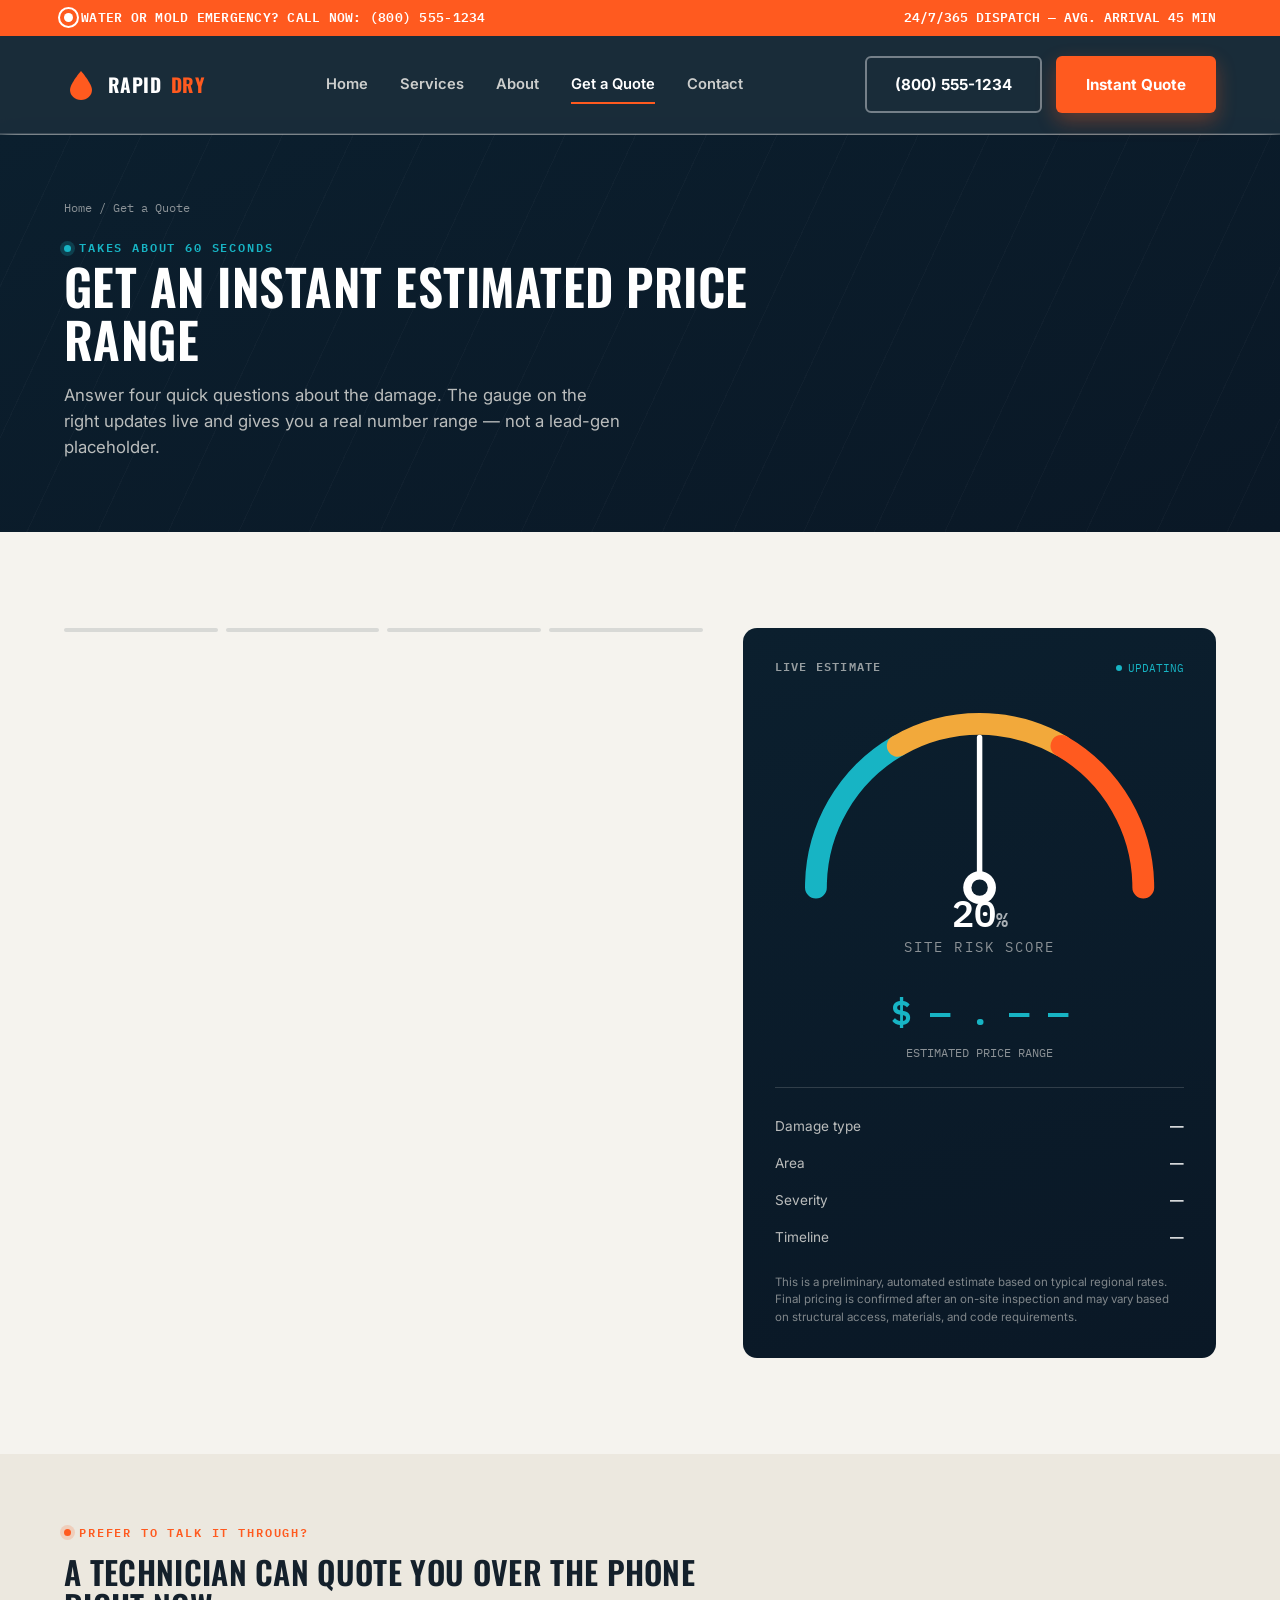
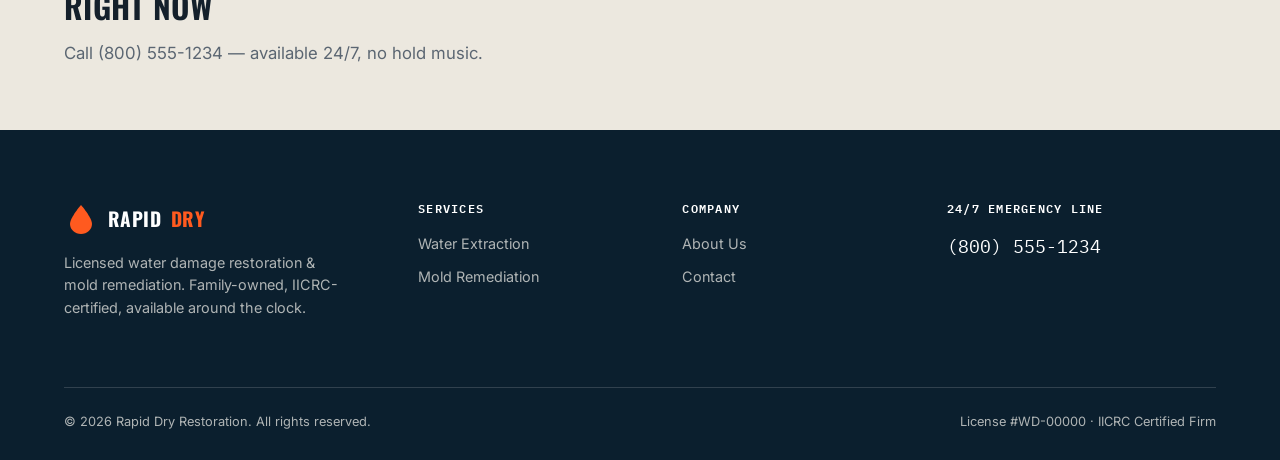
==== commit 7e21ccf3: "Update quote.html" ====
--- a/quote.html
+++ b/quote.html
@@ -91,6 +91,7 @@
             <span></span>
             <button type="button" class="btn btn-primary" data-qc-next="1" disabled>Continue</button>
           </div>
+          <p class="qc-error" data-qc-error>Pick an option above to continue.</p>
         </div>
 
         <!-- STEP 2: Square footage -->
@@ -153,9 +154,8 @@
             <button type="button" class="btn btn-outline" data-qc-back>Back</button>
             <button type="button" class="btn btn-primary" data-qc-next="3">Continue</button>
           </div>
-        </div>
-
-        <!-- STEP 4: Urgency + Lead form -->
+          <p class="qc-error" data-qc-error>Pick a severity level above to continue.</p>
+        </div>
         <div class="qc-panel" data-step="4">
           <h3>How soon do you need service?</h3>
           <p class="hint">Emergency dispatch carries a premium for after-hours and rush scheduling.</p>
@@ -177,7 +177,7 @@
           <div id="qcFormWrap" style="margin-top:32px; border-top:1px solid var(--line); padding-top:28px;">
             <h3 style="font-size:1.1rem;">Send this estimate to yourself + get a firm quote</h3>
             <p class="hint">Optional &mdash; a technician will confirm the exact price after a quick assessment.</p>
-            <form id="qcLeadForm" data-form action="https://formspree.io/f/YOUR_FORM_ID" method="POST">
+            <form id="qcLeadForm" action="https://formspree.io/f/YOUR_FORM_ID" method="POST">
               <input type="hidden" name="_subject" value="New instant-quote request">
               <input type="hidden" id="qcHiddenSummary" name="Estimate Summary" value="">
               <div class="field-row">
@@ -221,8 +221,8 @@
             </g>
             <circle cx="150" cy="150" r="12" fill="#fff"/>
             <circle cx="150" cy="150" r="6" fill="#0B1F2E"/>
-            <text x="150" y="182" text-anchor="middle" class="gauge-num-text"><tspan id="qcGaugeReadout">20</tspan><tspan class="gauge-percent-text">%</tspan></text>
-            <text x="150" y="201" text-anchor="middle" class="gauge-lbl-text">SITE RISK SCORE</text>
+            <text x="150" y="179" text-anchor="middle" class="gauge-num-text"><tspan id="qcGaugeReadout">20</tspan><tspan class="gauge-percent-text">%</tspan></text>
+            <text x="150" y="197" text-anchor="middle" class="gauge-lbl-text">SITE RISK SCORE</text>
           </svg>
         </div>
         <div class="qc-result-price">
--- a/css/style.css
+++ b/css/style.css
@@ -413,18 +413,18 @@
    so it always aligns with the dial regardless of container width. */
 .gauge-num-text {
   font-family: var(--font-mono);
-  font-size: 34px;
+  font-size: 27px;
   font-weight: 600;
   fill: #ffffff;
 }
 .gauge-percent-text {
-  font-size: 20px;
+  font-size: 15px;
   fill: rgba(255,255,255,0.65);
 }
 .gauge-lbl-text {
   font-family: var(--font-mono);
-  font-size: 11px;
-  letter-spacing: 2px;
+  font-size: 10px;
+  letter-spacing: 1.5px;
   fill: rgba(245,243,238,0.55);
 }
 #gaugeNeedle { transform-origin: 150px 150px; transition: transform 1.4s cubic-bezier(0.34, 1.3, 0.4, 1); }
@@ -917,6 +917,39 @@
 .slider-scale { display: flex; justify-content: space-between; font-size: 0.75rem; color: var(--concrete); margin-top: 8px; font-family: var(--font-mono); }
 
 .qc-nav { display: flex; justify-content: space-between; margin-top: 32px; }
+
+.qc-error {
+  display: flex;
+  align-items: center;
+  gap: 8px;
+  margin-top: 14px;
+  font-size: 0.85rem;
+  font-weight: 600;
+  color: var(--hazard-dark);
+  opacity: 0;
+  max-height: 0;
+  overflow: hidden;
+  transition: opacity 0.25s ease, max-height 0.25s ease;
+}
+.qc-error.is-shown { opacity: 1; max-height: 40px; }
+.qc-error::before {
+  content: '!';
+  flex-shrink: 0;
+  width: 16px; height: 16px;
+  border-radius: 50%;
+  background: var(--hazard);
+  color: #fff;
+  font-size: 0.7rem;
+  display: flex; align-items: center; justify-content: center;
+}
+@keyframes qc-shake {
+  0%, 100% { transform: translateX(0); }
+  20% { transform: translateX(-6px); }
+  40% { transform: translateX(5px); }
+  60% { transform: translateX(-4px); }
+  80% { transform: translateX(3px); }
+}
+.option-grid.is-shaking { animation: qc-shake 0.4s ease; }
 
 /* Result gauge card (right column, sticky) */
 .qc-result {
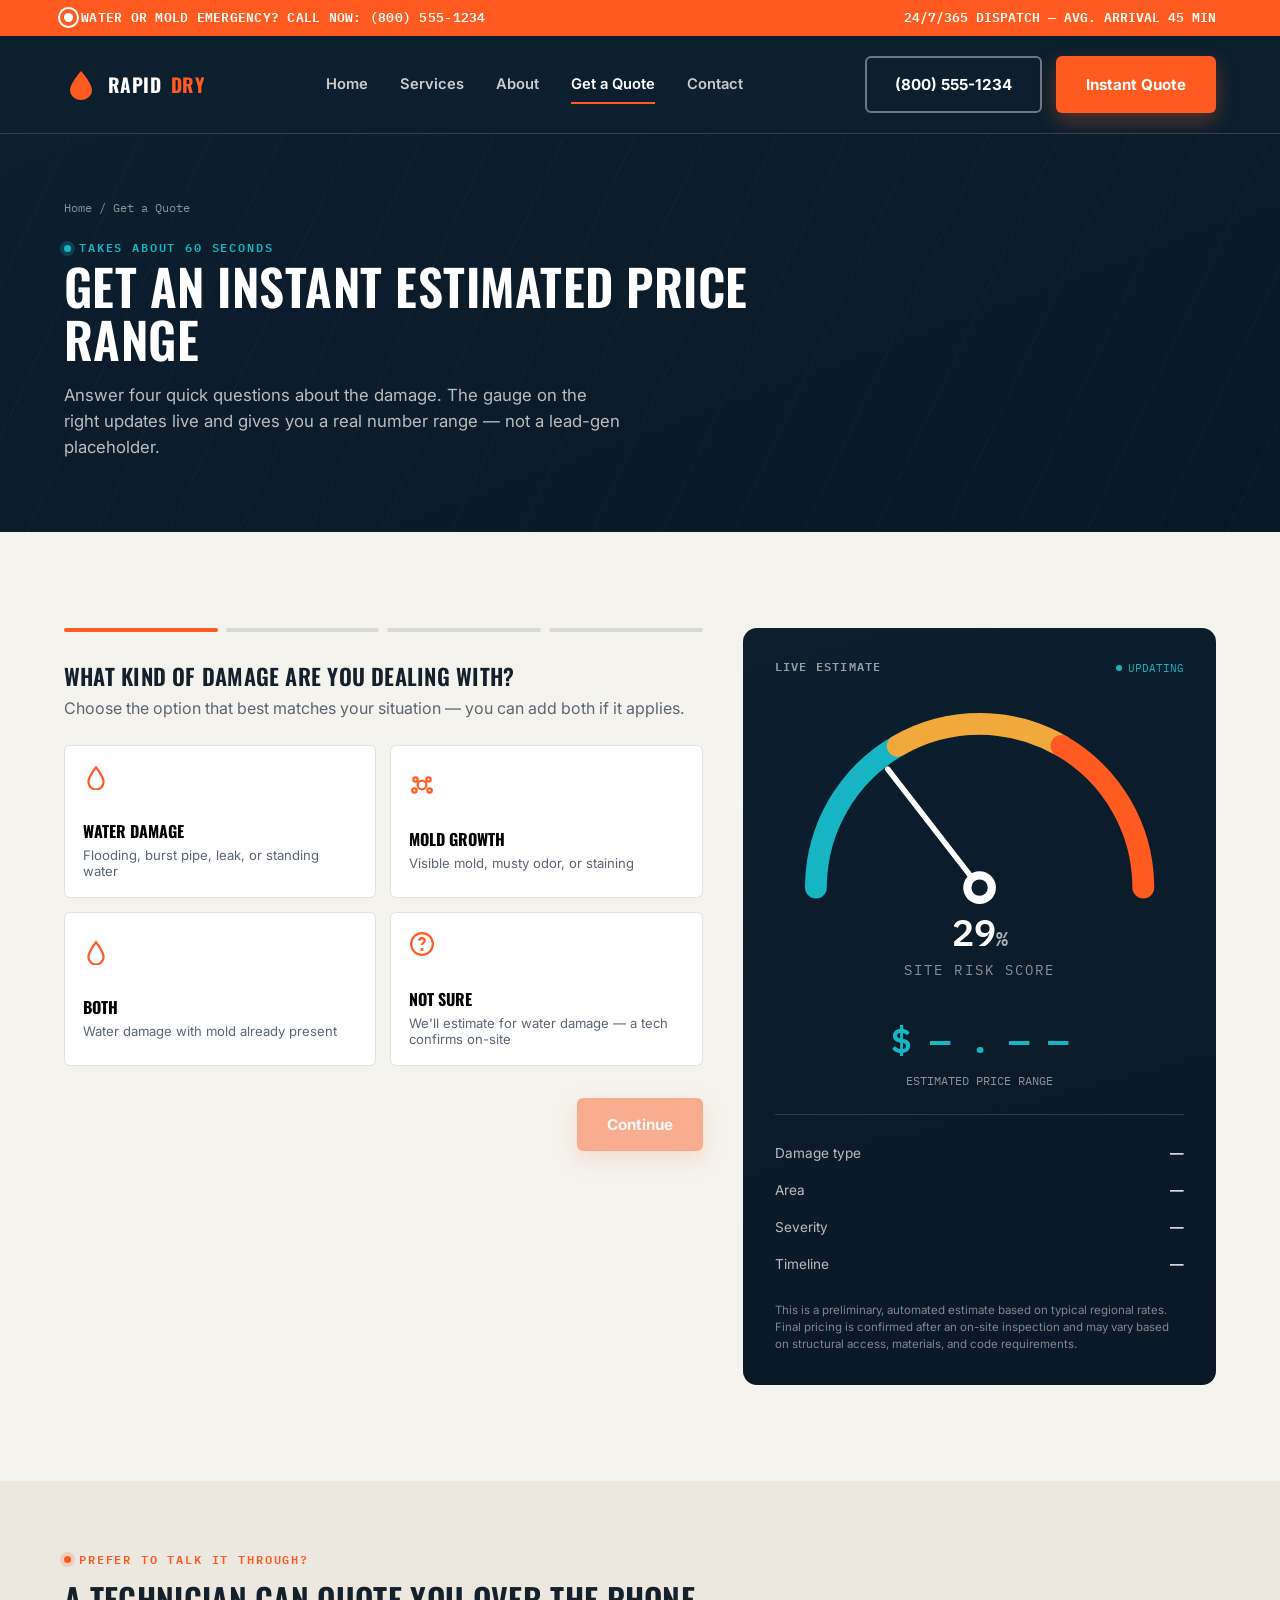
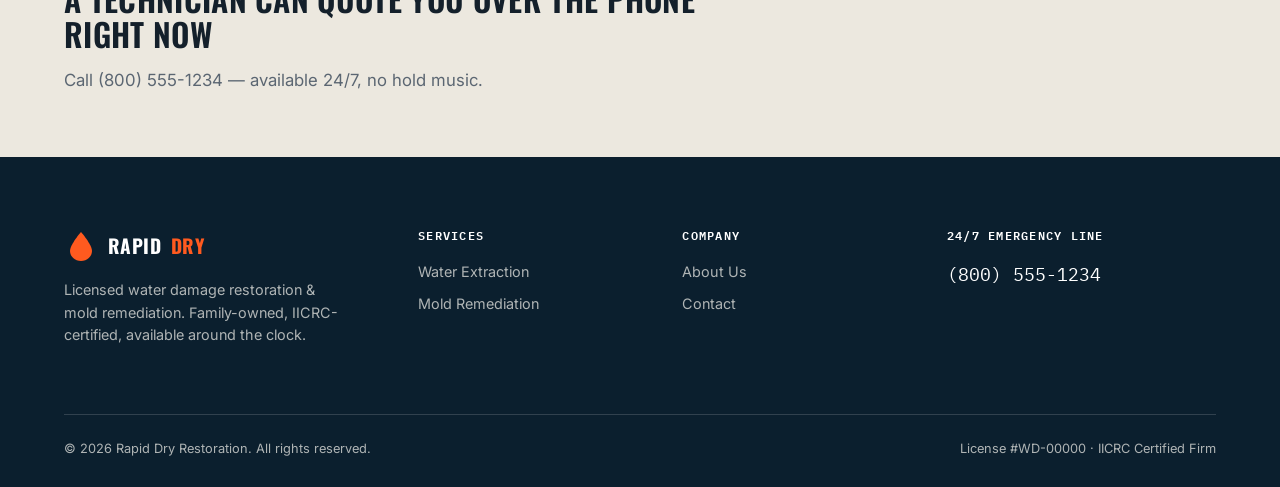
==== commit bbe098c7: "Update quote.html" ====
--- a/quote.html
+++ b/quote.html
@@ -212,7 +212,7 @@
           <span class="live">UPDATING</span>
         </div>
         <div class="gauge-wrap">
-          <svg viewBox="0 0 300 210" width="100%">
+          <svg viewBox="0 0 300 230" width="100%">
             <path d="M30,150 A120,120 0 0,1 90,46.1" fill="none" stroke="#17B4C4" stroke-width="16" stroke-linecap="round"/>
             <path d="M90,46.1 A120,120 0 0,1 210,46.1" fill="none" stroke="#F2A93B" stroke-width="16" stroke-linecap="round"/>
             <path d="M210,46.1 A120,120 0 0,1 270,150" fill="none" stroke="#FF5A1F" stroke-width="16" stroke-linecap="round"/>
@@ -221,8 +221,8 @@
             </g>
             <circle cx="150" cy="150" r="12" fill="#fff"/>
             <circle cx="150" cy="150" r="6" fill="#0B1F2E"/>
-            <text x="150" y="179" text-anchor="middle" class="gauge-num-text"><tspan id="qcGaugeReadout">20</tspan><tspan class="gauge-percent-text">%</tspan></text>
-            <text x="150" y="197" text-anchor="middle" class="gauge-lbl-text">SITE RISK SCORE</text>
+            <text x="150" y="193" text-anchor="middle" class="gauge-num-text"><tspan id="qcGaugeReadout">20</tspan><tspan class="gauge-percent-text">%</tspan></text>
+            <text x="150" y="214" text-anchor="middle" class="gauge-lbl-text">SITE RISK SCORE</text>
           </svg>
         </div>
         <div class="qc-result-price">
--- a/css/style.css
+++ b/css/style.css
@@ -212,8 +212,10 @@
   position: sticky;
   top: 0;
   z-index: 100;
-  background: rgba(11,31,46,0.94);
-  backdrop-filter: blur(10px);
+  /* Solid, not translucent+blurred: combining backdrop-filter with a sticky
+     header can break position:fixed children (like the mobile nav panel)
+     on some mobile browsers by giving them the wrong containing block. */
+  background: #0B1F2E;
   border-bottom: 1px solid var(--line-light);
   transition: padding 0.3s var(--ease);
 }
@@ -294,16 +296,26 @@
 @media (max-width: 880px) {
   .nav-links {
     position: fixed;
-    inset: 72px 0 0 0;
-    background: var(--ink);
+    top: var(--header-h, 96px);
+    left: 0; right: 0; bottom: 0;
+    padding: 32px 24px 32px;
+    background: #ffffff;
     flex-direction: column;
     justify-content: flex-start;
-    padding: 32px 24px;
+    align-items: flex-start;
     gap: 22px;
     transform: translateX(100%);
     transition: transform .35s var(--ease);
+    z-index: 90;
+    overflow-y: auto;
+    box-shadow: 0 12px 30px rgba(11,31,46,0.15);
   }
   .nav-links.is-open { transform: translateX(0); }
+  .nav-links a {
+    color: var(--ink);
+    font-size: 1.15rem;
+  }
+  .nav-links a:hover, .nav-links a.is-active { color: var(--hazard-dark); }
   .nav-toggle { display: block; }
   .nav-cta .btn-outline { display: none; }
 }
